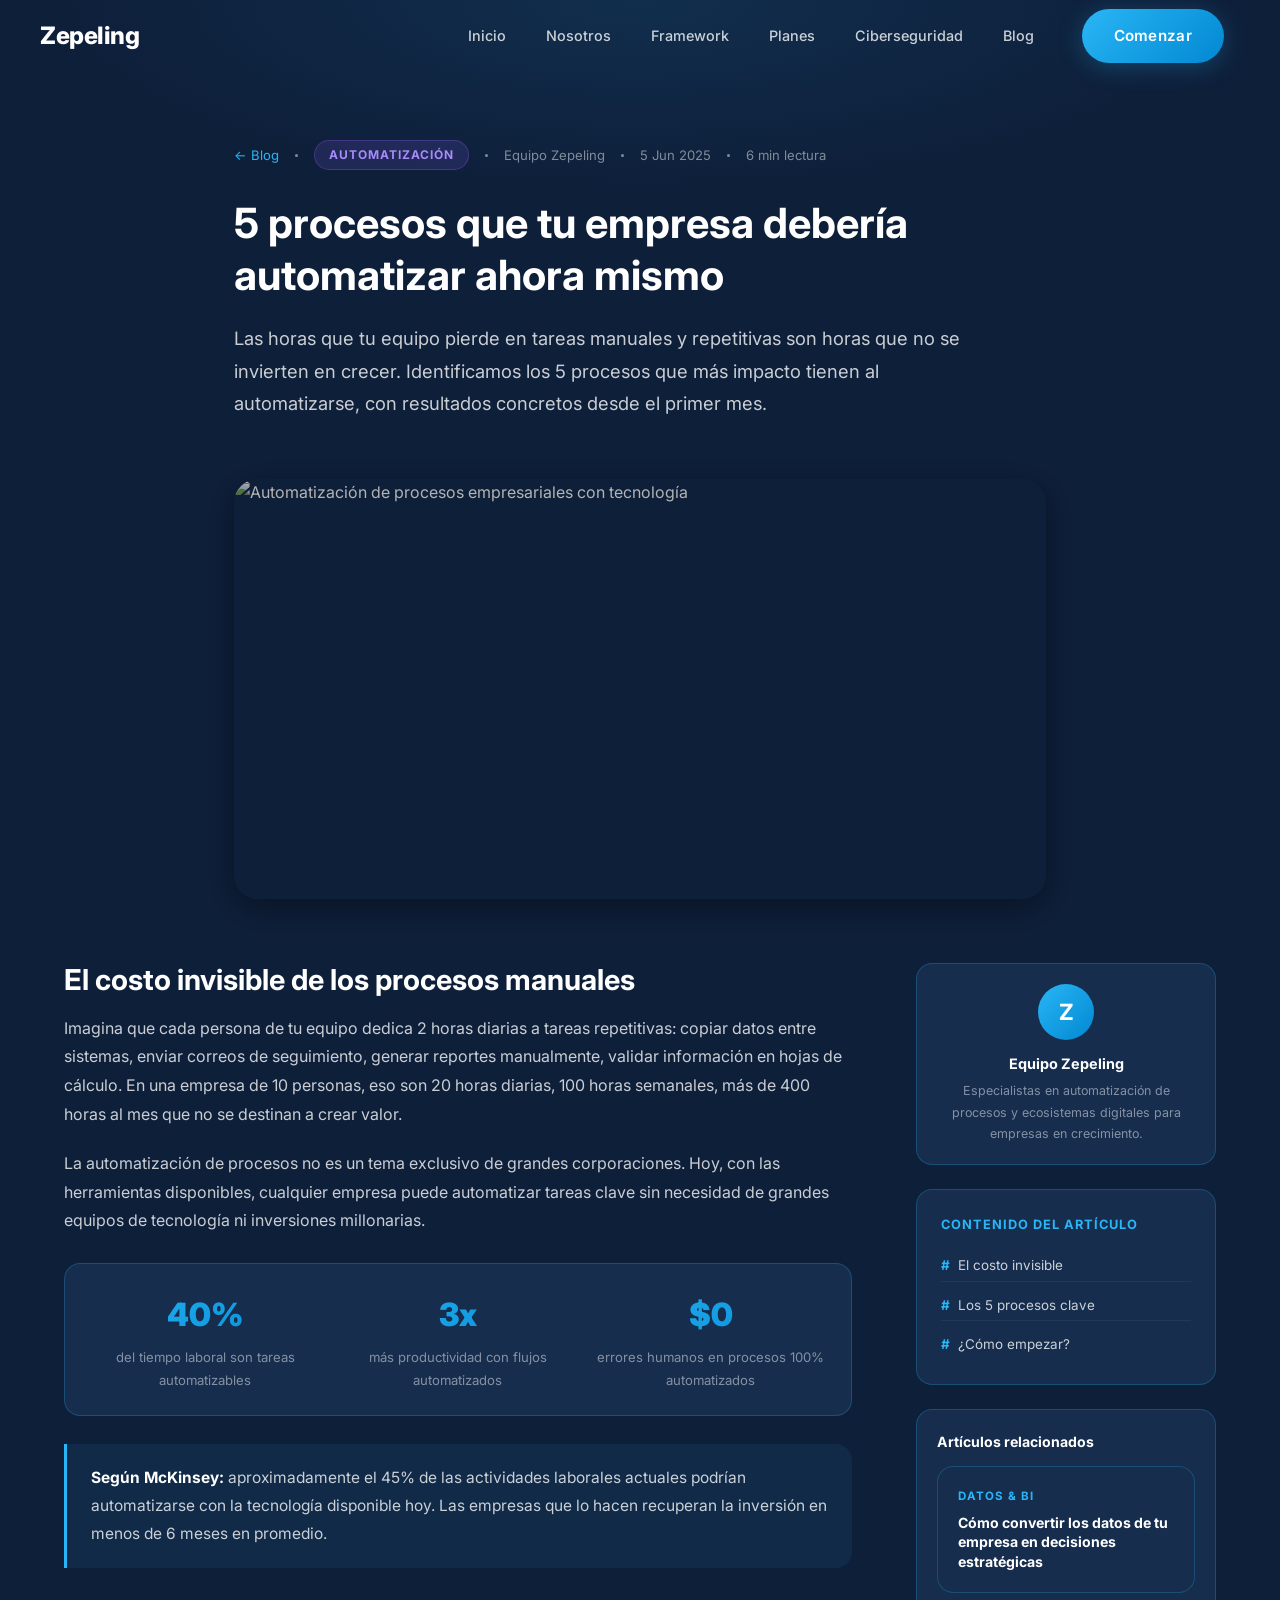
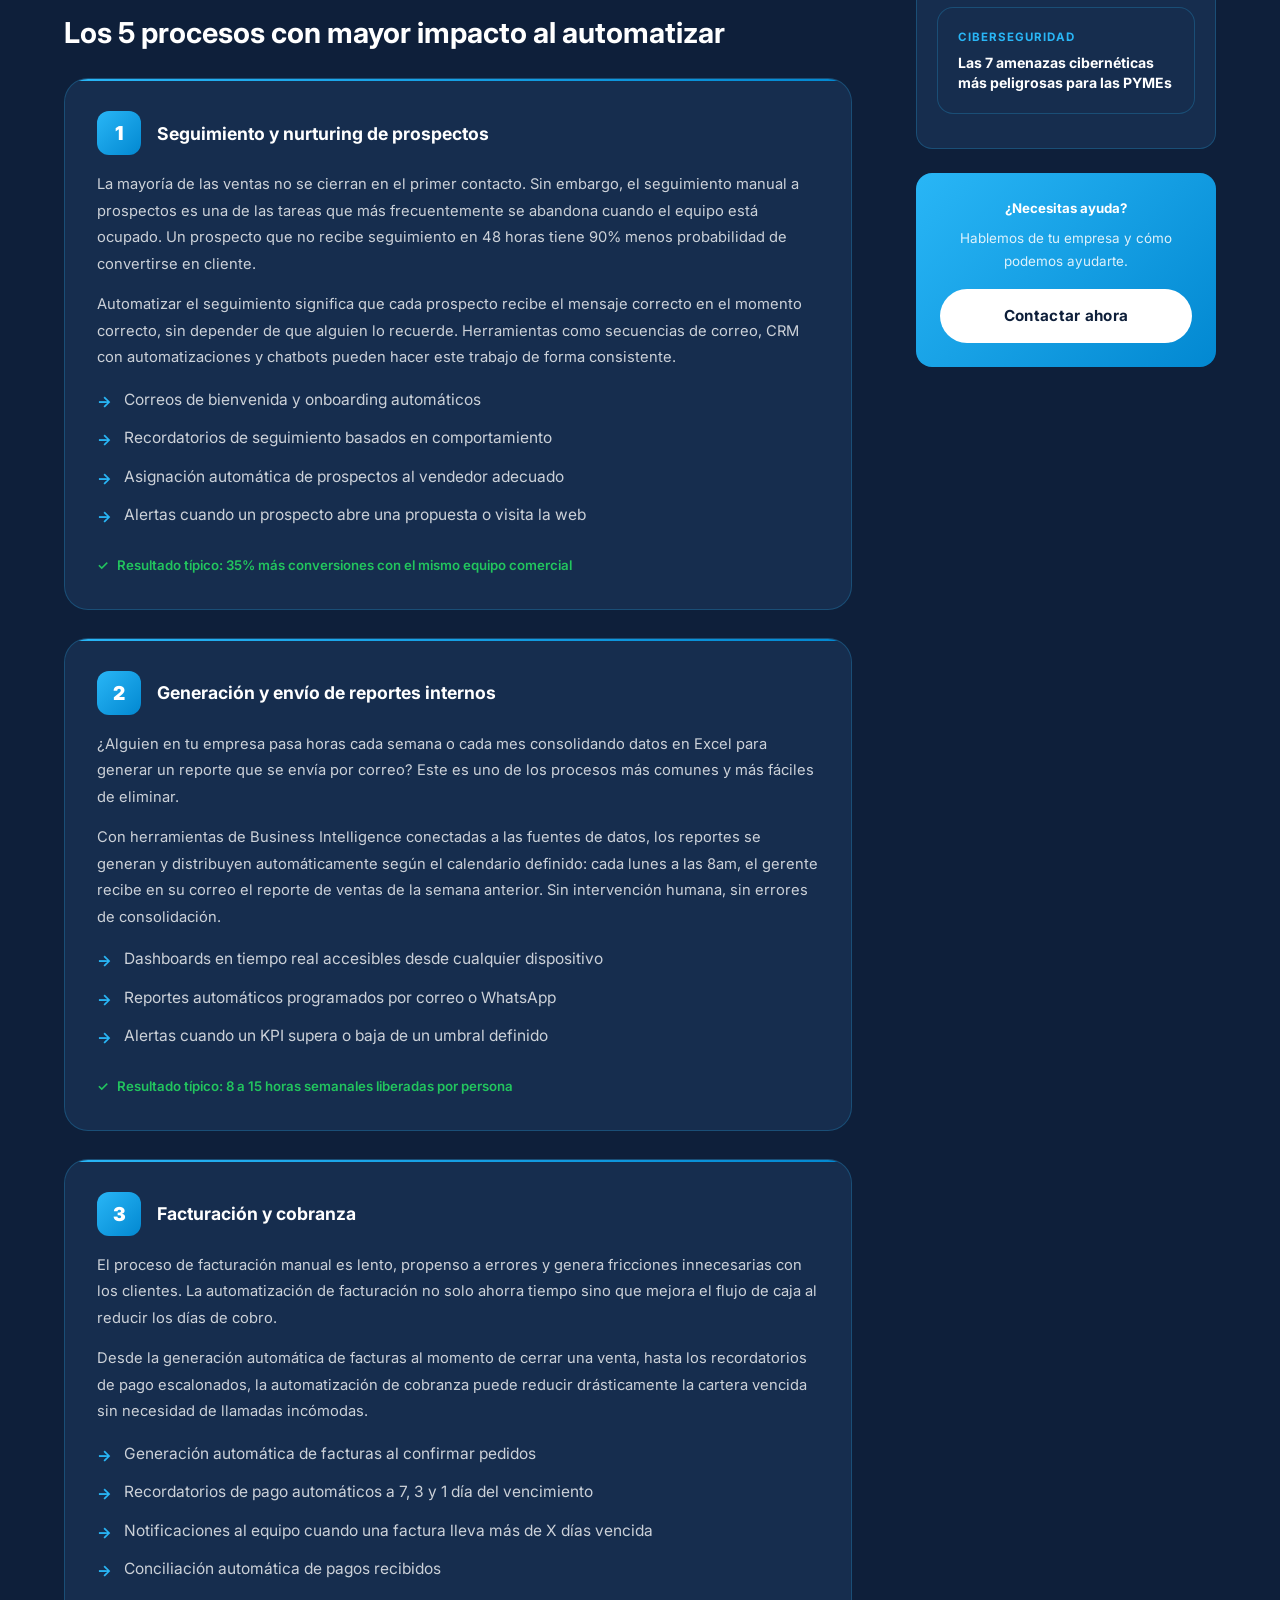
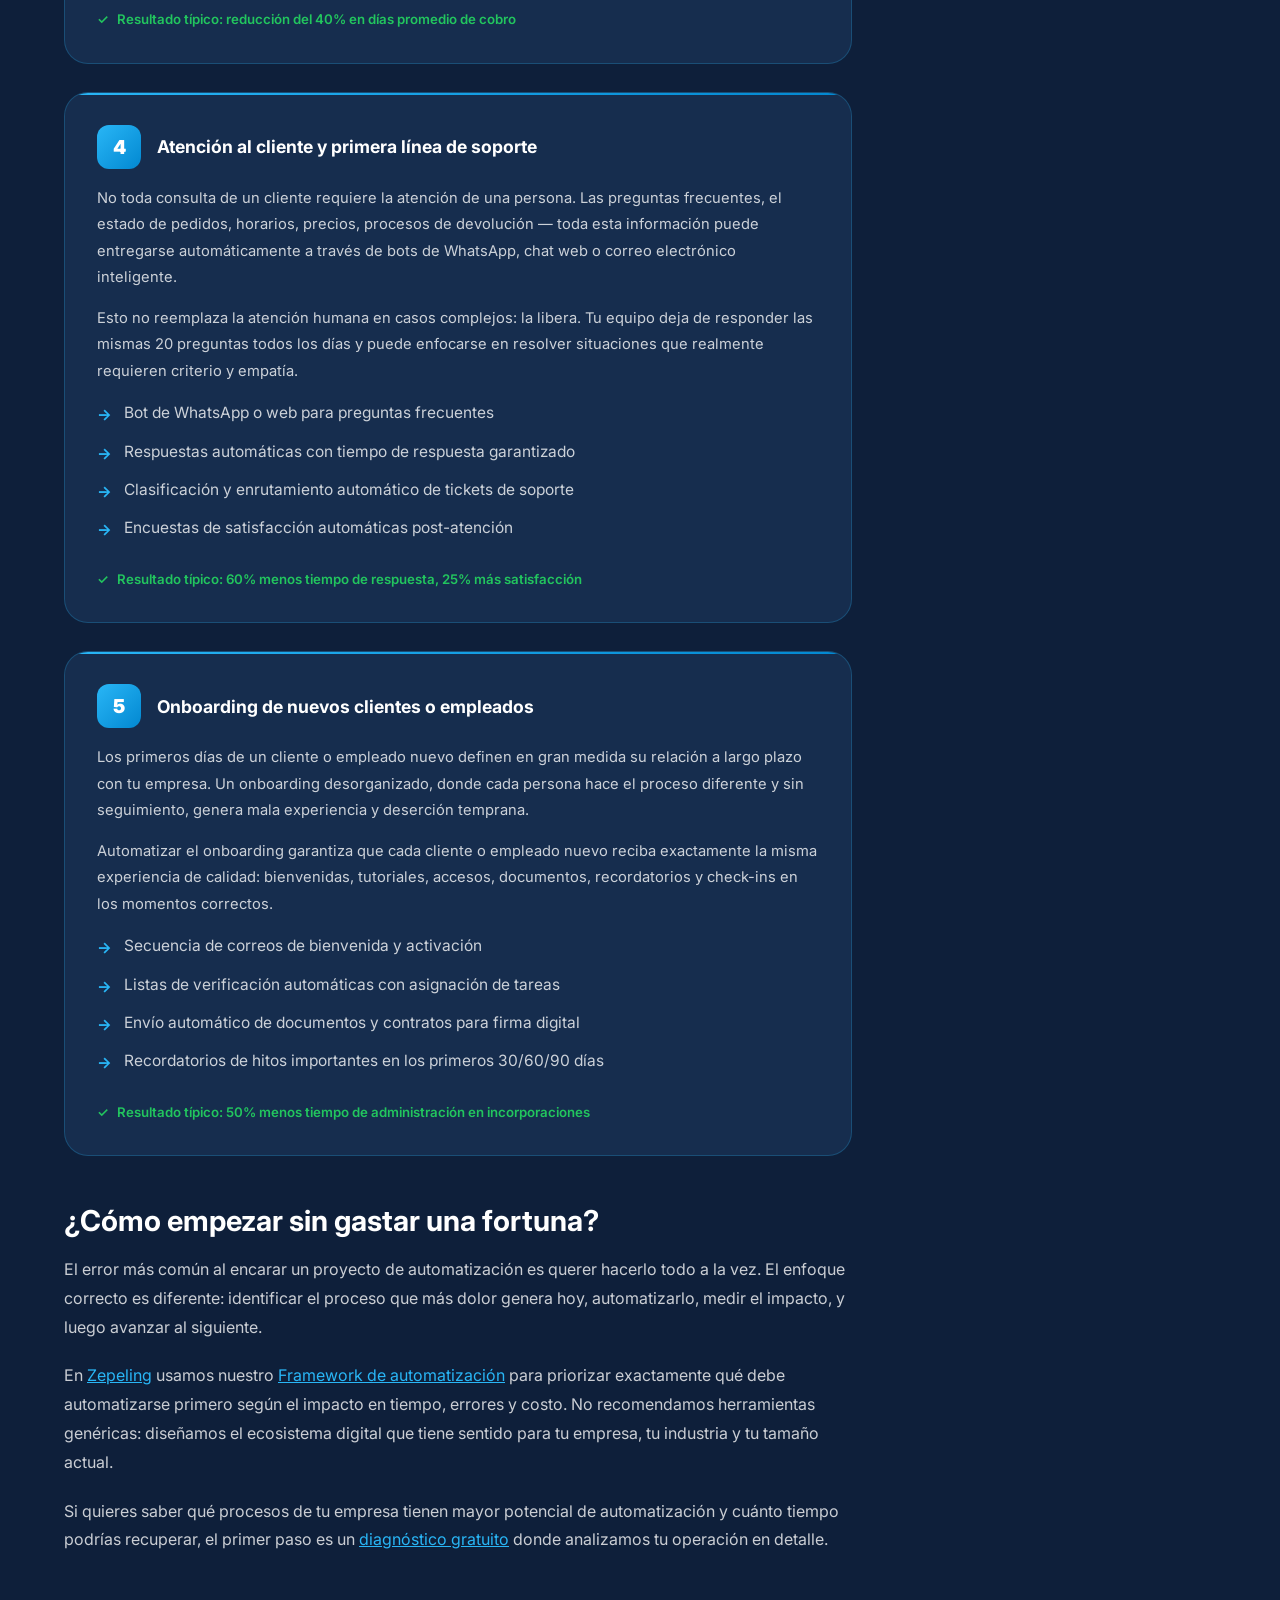
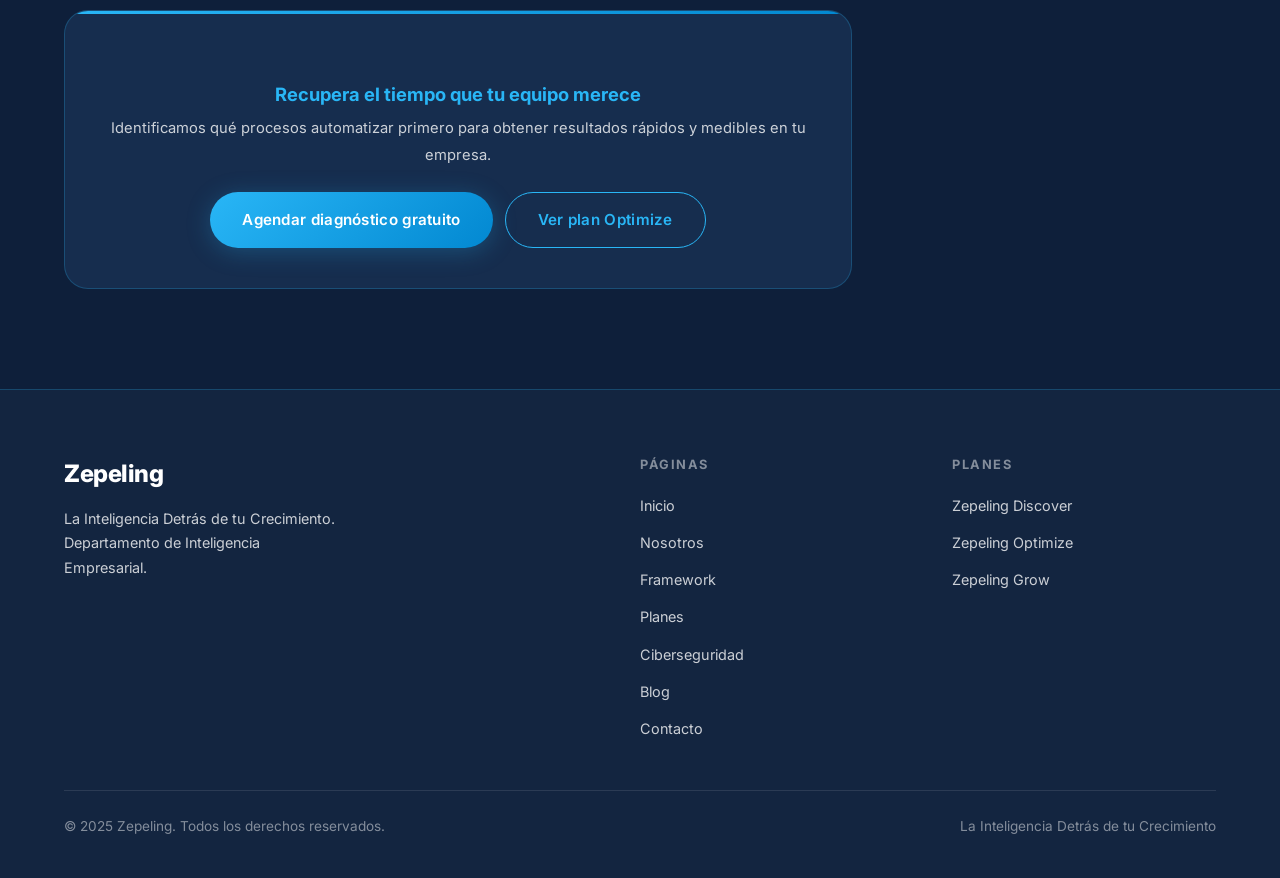
==== articulo-automatizacion-procesos.html @ 601d83eb "Reestructurar sitio con pestañas en todas las páginas y contenido único por página - Todas las págin" ====
<!DOCTYPE html>
<html lang="es">
<head>
  <meta charset="UTF-8" />
  <meta name="viewport" content="width=device-width, initial-scale=1.0" />
  <title>5 procesos que tu empresa debería automatizar ahora mismo — Zepeling</title>
  <meta name="description" content="Descubre qué tareas repetitivas están frenando el crecimiento de tu empresa y cómo automatizarlas sin grandes inversiones. Casos reales y resultados medibles." />
  <meta name="keywords" content="automatización de procesos, automatización empresarial, RPA, flujos de trabajo, eficiencia operacional, automatizar tareas, productividad empresarial" />
  <meta property="og:title" content="5 procesos que tu empresa debería automatizar ahora mismo" />
  <meta property="og:description" content="Descubre qué tareas repetitivas están frenando el crecimiento de tu empresa y cómo automatizarlas sin grandes inversiones." />
  <meta property="og:type" content="article" />
  <link rel="canonical" href="https://zepeling.com/articulo-automatizacion-procesos.html" />
  <link rel="stylesheet" href="css/styles.css" />
  <style>
    .article-hero {
      padding: 140px 0 60px;
      position: relative;
      overflow: hidden;
    }
    .article-hero::before {
      content: '';
      position: absolute;
      inset: 0;
      background: radial-gradient(ellipse 70% 60% at 50% 0%, rgba(41,182,246,0.1) 0%, transparent 65%);
    }
    .article-hero .container { position: relative; z-index: 1; max-width: 860px; }
    .article-meta {
      display: flex;
      align-items: center;
      gap: 16px;
      flex-wrap: wrap;
      margin-bottom: 28px;
      font-size: 0.82rem;
      color: var(--white-40);
    }
    .article-meta-divider { width: 3px; height: 3px; border-radius: 50%; background: var(--white-40); }
    .article-cat {
      display: inline-block;
      padding: 4px 14px;
      border-radius: 50px;
      font-size: 0.75rem;
      font-weight: 700;
      letter-spacing: 1px;
      text-transform: uppercase;
      background: rgba(139,92,246,0.15);
      color: #a78bfa;
      border: 1px solid rgba(139,92,246,0.3);
    }
    .article-hero h1 { font-size: clamp(1.8rem, 3.5vw, 2.6rem); line-height: 1.25; margin-bottom: 20px; }
    .article-hero .lead { font-size: 1.15rem; color: var(--white-70); line-height: 1.75; max-width: 740px; }
    .article-cover {
      width: 100%;
      height: 420px;
      object-fit: cover;
      border-radius: var(--radius-lg);
      display: block;
      filter: brightness(0.7) saturate(0.8);
      margin-bottom: 64px;
      box-shadow: var(--shadow);
    }
    .article-layout {
      display: grid;
      grid-template-columns: 1fr 300px;
      gap: 64px;
      align-items: start;
      max-width: 1200px;
      margin: 0 auto;
      padding: 0 24px 100px;
    }
    .article-body h2 { font-size: clamp(1.3rem, 2.5vw, 1.8rem); margin: 48px 0 16px; color: var(--white); }
    .article-body h2:first-child { margin-top: 0; }
    .article-body h3 { font-size: 1.15rem; margin: 32px 0 12px; color: var(--blue); }
    .article-body p { font-size: 1rem; color: var(--white-70); margin-bottom: 20px; line-height: 1.8; }
    .article-body ul { margin: 16px 0 24px 0; padding-left: 0; list-style: none; display: flex; flex-direction: column; gap: 10px; }
    .article-body ul li { display: flex; align-items: flex-start; gap: 12px; font-size: 0.97rem; color: var(--white-70); line-height: 1.7; }
    .article-body ul li::before { content: '→'; color: var(--blue); font-weight: 700; flex-shrink: 0; margin-top: 2px; }
    .callout { background: rgba(41,182,246,0.07); border-left: 3px solid var(--blue); border-radius: 0 var(--radius) var(--radius) 0; padding: 20px 24px; margin: 28px 0; }
    .callout p { margin: 0; font-size: 0.97rem; color: var(--white-70); }
    .callout strong { color: var(--white); }

    .process-card {
      background: var(--navy-card);
      border: 1px solid var(--border);
      border-radius: var(--radius-lg);
      padding: 32px;
      margin: 28px 0;
      position: relative;
      overflow: hidden;
      transition: all 0.3s;
    }
    .process-card::before { content: ''; position: absolute; top:0;left:0;right:0;height:2px;background:var(--gradient); }
    .process-card-header { display: flex; align-items: center; gap: 16px; margin-bottom: 16px; }
    .process-num-badge { width: 44px; height: 44px; min-width: 44px; border-radius: 12px; background: var(--gradient); display: flex; align-items: center; justify-content: center; font-size: 1.2rem; font-weight: 900; color: var(--white); }
    .process-card h3 { margin: 0; font-size: 1.1rem; color: var(--white); }
    .process-card p { font-size: 0.92rem; color: var(--white-70); margin-bottom: 14px; }
    .process-result { display: flex; align-items: center; gap: 8px; font-size: 0.83rem; color: #22c55e; font-weight: 600; }
    .process-result::before { content: '✓'; }

    .data-card { background: var(--navy-card); border: 1px solid var(--border); border-radius: var(--radius); padding: 24px; margin: 28px 0; display: grid; grid-template-columns: repeat(3, 1fr); gap: 20px; text-align: center; }
    .data-num { font-size: 2rem; font-weight: 900; background: var(--gradient); -webkit-background-clip: text; -webkit-text-fill-color: transparent; background-clip: text; }
    .data-desc { font-size: 0.82rem; color: var(--white-40); margin-top: 4px; }

    .article-cta { background: var(--navy-card); border: 1px solid var(--border); border-radius: var(--radius-lg); padding: 40px; text-align: center; margin-top: 56px; position: relative; overflow: hidden; }
    .article-cta::before { content: ''; position: absolute; top:0;left:0;right:0;height:3px;background:var(--gradient); }
    .article-cta h3 { margin-bottom: 10px; }
    .article-cta p { font-size: 0.92rem; margin-bottom: 24px; }

    .article-sidebar { position: sticky; top: 100px; }
    .sidebar-toc { background: var(--navy-card); border: 1px solid var(--border); border-radius: var(--radius); padding: 24px; margin-bottom: 24px; }
    .sidebar-toc h5 { font-size: 0.8rem; text-transform: uppercase; letter-spacing: 1px; color: var(--blue); margin-bottom: 14px; }
    .toc-list { list-style: none; display: flex; flex-direction: column; gap: 8px; }
    .toc-list li a { font-size: 0.84rem; color: var(--white-70); text-decoration: none; display: flex; gap: 8px; align-items: flex-start; padding: 6px 0; border-bottom: 1px solid rgba(255,255,255,0.05); transition: color 0.2s; line-height: 1.4; }
    .toc-list li a::before { content: '#'; color: var(--blue); flex-shrink: 0; font-weight: 700; }
    .toc-list li a:hover { color: var(--white); }
    .toc-list li:last-child a { border-bottom: none; }
    .related-card { background: var(--navy-card); border: 1px solid var(--border); border-radius: var(--radius); padding: 20px; text-decoration: none; display: block; color: inherit; margin-bottom: 14px; transition: all 0.2s; }
    .related-card:hover { border-color: rgba(41,182,246,0.4); transform: translateY(-2px); }
    .related-card .tag-sm { font-size: 0.72rem; font-weight: 700; color: var(--blue); text-transform: uppercase; letter-spacing: 1px; margin-bottom: 6px; display: block; }
    .related-card h6 { font-size: 0.88rem; line-height: 1.4; color: var(--white); }
    .author-card { background: var(--navy-card); border: 1px solid var(--border); border-radius: var(--radius); padding: 20px; margin-bottom: 24px; text-align: center; }
    .author-avatar { width: 56px; height: 56px; border-radius: 50%; background: var(--gradient); display: flex; align-items: center; justify-content: center; font-size: 1.4rem; font-weight: 700; color: var(--white); margin: 0 auto 12px; }
    .author-card h5 { font-size: 0.9rem; margin-bottom: 4px; }
    .author-card p { font-size: 0.78rem; color: var(--white-40); margin: 0; }

    @media (max-width: 900px) {
      .article-layout { grid-template-columns: 1fr; }
      .article-sidebar { position: static; }
      .data-card { grid-template-columns: 1fr; }
      .article-cover { height: 240px; }
    }
  </style>
</head>
<body>

<nav class="navbar">
  <div class="nav-inner">
    <a href="index.html" class="nav-logo"><span class="nav-logo-text">Zepeling</span></a>
    <button class="hamburger" aria-label="Menú"><span></span><span></span><span></span></button>
    <ul class="nav-links">
      <li><a href="index.html">Inicio</a></li>
      <li><a href="nosotros.html">Nosotros</a></li>
      <li><a href="framework.html">Framework</a></li>
      <li><a href="planes.html">Planes</a></li>
      <li><a href="ciberseguridad.html">Ciberseguridad</a></li>
      <li><a href="blog.html">Blog</a></li>
      <li><a href="contacto.html" class="nav-cta"><span class="btn btn-primary">Comenzar</span></a></li>
    </ul>
  </div>
</nav>

<section class="article-hero">
  <div class="container">
    <div class="article-meta">
      <a href="blog.html" style="color:var(--blue);text-decoration:none;">← Blog</a>
      <span class="article-meta-divider"></span>
      <span class="article-cat">Automatización</span>
      <span class="article-meta-divider"></span>
      <span>Equipo Zepeling</span>
      <span class="article-meta-divider"></span>
      <span>5 Jun 2025</span>
      <span class="article-meta-divider"></span>
      <span>6 min lectura</span>
    </div>
    <h1>5 procesos que tu empresa debería automatizar ahora mismo</h1>
    <p class="lead">Las horas que tu equipo pierde en tareas manuales y repetitivas son horas que no se invierten en crecer. Identificamos los 5 procesos que más impacto tienen al automatizarse, con resultados concretos desde el primer mes.</p>
  </div>
</section>

<div style="max-width:860px;margin:0 auto;padding:0 24px;">
  <img src="https://images.unsplash.com/photo-1518770660439-4636190af475?w=1200&q=85&fit=crop" alt="Automatización de procesos empresariales con tecnología" class="article-cover" />
</div>

<div class="article-layout">
  <article class="article-body">

    <h2 id="costo">El costo invisible de los procesos manuales</h2>
    <p>Imagina que cada persona de tu equipo dedica 2 horas diarias a tareas repetitivas: copiar datos entre sistemas, enviar correos de seguimiento, generar reportes manualmente, validar información en hojas de cálculo. En una empresa de 10 personas, eso son 20 horas diarias, 100 horas semanales, más de 400 horas al mes que no se destinan a crear valor.</p>
    <p>La automatización de procesos no es un tema exclusivo de grandes corporaciones. Hoy, con las herramientas disponibles, cualquier empresa puede automatizar tareas clave sin necesidad de grandes equipos de tecnología ni inversiones millonarias.</p>

    <div class="data-card">
      <div><div class="data-num">40%</div><div class="data-desc">del tiempo laboral son tareas automatizables</div></div>
      <div><div class="data-num">3x</div><div class="data-desc">más productividad con flujos automatizados</div></div>
      <div><div class="data-num">$0</div><div class="data-desc">errores humanos en procesos 100% automatizados</div></div>
    </div>

    <div class="callout">
      <p><strong>Según McKinsey:</strong> aproximadamente el 45% de las actividades laborales actuales podrían automatizarse con la tecnología disponible hoy. Las empresas que lo hacen recuperan la inversión en menos de 6 meses en promedio.</p>
    </div>

    <h2 id="procesos">Los 5 procesos con mayor impacto al automatizar</h2>

    <div class="process-card">
      <div class="process-card-header">
        <div class="process-num-badge">1</div>
        <h3>Seguimiento y nurturing de prospectos</h3>
      </div>
      <p>La mayoría de las ventas no se cierran en el primer contacto. Sin embargo, el seguimiento manual a prospectos es una de las tareas que más frecuentemente se abandona cuando el equipo está ocupado. Un prospecto que no recibe seguimiento en 48 horas tiene 90% menos probabilidad de convertirse en cliente.</p>
      <p>Automatizar el seguimiento significa que cada prospecto recibe el mensaje correcto en el momento correcto, sin depender de que alguien lo recuerde. Herramientas como secuencias de correo, CRM con automatizaciones y chatbots pueden hacer este trabajo de forma consistente.</p>
      <ul>
        <li>Correos de bienvenida y onboarding automáticos</li>
        <li>Recordatorios de seguimiento basados en comportamiento</li>
        <li>Asignación automática de prospectos al vendedor adecuado</li>
        <li>Alertas cuando un prospecto abre una propuesta o visita la web</li>
      </ul>
      <div class="process-result">Resultado típico: 35% más conversiones con el mismo equipo comercial</div>
    </div>

    <div class="process-card">
      <div class="process-card-header">
        <div class="process-num-badge">2</div>
        <h3>Generación y envío de reportes internos</h3>
      </div>
      <p>¿Alguien en tu empresa pasa horas cada semana o cada mes consolidando datos en Excel para generar un reporte que se envía por correo? Este es uno de los procesos más comunes y más fáciles de eliminar.</p>
      <p>Con herramientas de Business Intelligence conectadas a las fuentes de datos, los reportes se generan y distribuyen automáticamente según el calendario definido: cada lunes a las 8am, el gerente recibe en su correo el reporte de ventas de la semana anterior. Sin intervención humana, sin errores de consolidación.</p>
      <ul>
        <li>Dashboards en tiempo real accesibles desde cualquier dispositivo</li>
        <li>Reportes automáticos programados por correo o WhatsApp</li>
        <li>Alertas cuando un KPI supera o baja de un umbral definido</li>
      </ul>
      <div class="process-result">Resultado típico: 8 a 15 horas semanales liberadas por persona</div>
    </div>

    <div class="process-card">
      <div class="process-card-header">
        <div class="process-num-badge">3</div>
        <h3>Facturación y cobranza</h3>
      </div>
      <p>El proceso de facturación manual es lento, propenso a errores y genera fricciones innecesarias con los clientes. La automatización de facturación no solo ahorra tiempo sino que mejora el flujo de caja al reducir los días de cobro.</p>
      <p>Desde la generación automática de facturas al momento de cerrar una venta, hasta los recordatorios de pago escalonados, la automatización de cobranza puede reducir drásticamente la cartera vencida sin necesidad de llamadas incómodas.</p>
      <ul>
        <li>Generación automática de facturas al confirmar pedidos</li>
        <li>Recordatorios de pago automáticos a 7, 3 y 1 día del vencimiento</li>
        <li>Notificaciones al equipo cuando una factura lleva más de X días vencida</li>
        <li>Conciliación automática de pagos recibidos</li>
      </ul>
      <div class="process-result">Resultado típico: reducción del 40% en días promedio de cobro</div>
    </div>

    <div class="process-card">
      <div class="process-card-header">
        <div class="process-num-badge">4</div>
        <h3>Atención al cliente y primera línea de soporte</h3>
      </div>
      <p>No toda consulta de un cliente requiere la atención de una persona. Las preguntas frecuentes, el estado de pedidos, horarios, precios, procesos de devolución — toda esta información puede entregarse automáticamente a través de bots de WhatsApp, chat web o correo electrónico inteligente.</p>
      <p>Esto no reemplaza la atención humana en casos complejos: la libera. Tu equipo deja de responder las mismas 20 preguntas todos los días y puede enfocarse en resolver situaciones que realmente requieren criterio y empatía.</p>
      <ul>
        <li>Bot de WhatsApp o web para preguntas frecuentes</li>
        <li>Respuestas automáticas con tiempo de respuesta garantizado</li>
        <li>Clasificación y enrutamiento automático de tickets de soporte</li>
        <li>Encuestas de satisfacción automáticas post-atención</li>
      </ul>
      <div class="process-result">Resultado típico: 60% menos tiempo de respuesta, 25% más satisfacción</div>
    </div>

    <div class="process-card">
      <div class="process-card-header">
        <div class="process-num-badge">5</div>
        <h3>Onboarding de nuevos clientes o empleados</h3>
      </div>
      <p>Los primeros días de un cliente o empleado nuevo definen en gran medida su relación a largo plazo con tu empresa. Un onboarding desorganizado, donde cada persona hace el proceso diferente y sin seguimiento, genera mala experiencia y deserción temprana.</p>
      <p>Automatizar el onboarding garantiza que cada cliente o empleado nuevo reciba exactamente la misma experiencia de calidad: bienvenidas, tutoriales, accesos, documentos, recordatorios y check-ins en los momentos correctos.</p>
      <ul>
        <li>Secuencia de correos de bienvenida y activación</li>
        <li>Listas de verificación automáticas con asignación de tareas</li>
        <li>Envío automático de documentos y contratos para firma digital</li>
        <li>Recordatorios de hitos importantes en los primeros 30/60/90 días</li>
      </ul>
      <div class="process-result">Resultado típico: 50% menos tiempo de administración en incorporaciones</div>
    </div>

    <h2 id="como-empezar">¿Cómo empezar sin gastar una fortuna?</h2>
    <p>El error más común al encarar un proyecto de automatización es querer hacerlo todo a la vez. El enfoque correcto es diferente: identificar el proceso que más dolor genera hoy, automatizarlo, medir el impacto, y luego avanzar al siguiente.</p>
    <p>En <a href="index.html" style="color:var(--blue);">Zepeling</a> usamos nuestro <a href="framework.html" style="color:var(--blue);">Framework de automatización</a> para priorizar exactamente qué debe automatizarse primero según el impacto en tiempo, errores y costo. No recomendamos herramientas genéricas: diseñamos el ecosistema digital que tiene sentido para tu empresa, tu industria y tu tamaño actual.</p>
    <p>Si quieres saber qué procesos de tu empresa tienen mayor potencial de automatización y cuánto tiempo podrías recuperar, el primer paso es un <a href="contacto.html" style="color:var(--blue);">diagnóstico gratuito</a> donde analizamos tu operación en detalle.</p>

    <div class="article-cta">
      <h3>Recupera el tiempo que tu equipo merece</h3>
      <p>Identificamos qué procesos automatizar primero para obtener resultados rápidos y medibles en tu empresa.</p>
      <div style="display:flex;gap:12px;justify-content:center;flex-wrap:wrap;">
        <a href="contacto.html" class="btn btn-primary">Agendar diagnóstico gratuito</a>
        <a href="optimize.html" class="btn btn-outline">Ver plan Optimize</a>
      </div>
    </div>

  </article>

  <aside class="article-sidebar">
    <div class="author-card">
      <div class="author-avatar">Z</div>
      <h5>Equipo Zepeling</h5>
      <p>Especialistas en automatización de procesos y ecosistemas digitales para empresas en crecimiento.</p>
    </div>
    <div class="sidebar-toc">
      <h5>Contenido del artículo</h5>
      <ul class="toc-list">
        <li><a href="#costo">El costo invisible</a></li>
        <li><a href="#procesos">Los 5 procesos clave</a></li>
        <li><a href="#como-empezar">¿Cómo empezar?</a></li>
      </ul>
    </div>
    <div style="background:var(--navy-card);border:1px solid var(--border);border-radius:var(--radius);padding:20px;margin-bottom:24px;">
      <h5 style="font-size:0.88rem;margin-bottom:12px;">Artículos relacionados</h5>
      <a href="articulo-datos-decisiones-estrategicas.html" class="related-card">
        <span class="tag-sm">Datos &amp; BI</span>
        <h6>Cómo convertir los datos de tu empresa en decisiones estratégicas</h6>
      </a>
      <a href="articulo-ciberseguridad-pymes.html" class="related-card">
        <span class="tag-sm">Ciberseguridad</span>
        <h6>Las 7 amenazas cibernéticas más peligrosas para las PYMEs</h6>
      </a>
    </div>
    <div style="background:var(--gradient);border-radius:var(--radius);padding:24px;text-align:center;">
      <h5 style="color:var(--white);margin-bottom:8px;">¿Necesitas ayuda?</h5>
      <p style="font-size:0.84rem;color:rgba(255,255,255,0.85);margin-bottom:16px;">Hablemos de tu empresa y cómo podemos ayudarte.</p>
      <a href="contacto.html" class="btn" style="background:var(--white);color:var(--navy);font-weight:700;width:100%;justify-content:center;">Contactar ahora</a>
    </div>
  </aside>
</div>

<footer>
  <div class="container">
    <div class="footer-grid">
      <div class="footer-brand">
        <span class="nav-logo-text">Zepeling</span>
        <p>La Inteligencia Detrás de tu Crecimiento.<br>Departamento de Inteligencia Empresarial.</p>
      </div>
      <div class="footer-col">
        <h5>Páginas</h5>
        <ul>
          <li><a href="index.html">Inicio</a></li>
          <li><a href="nosotros.html">Nosotros</a></li>
          <li><a href="framework.html">Framework</a></li>
          <li><a href="planes.html">Planes</a></li>
          <li><a href="ciberseguridad.html">Ciberseguridad</a></li>
          <li><a href="blog.html">Blog</a></li>
          <li><a href="contacto.html">Contacto</a></li>
        </ul>
      </div>
      <div class="footer-col">
        <h5>Planes</h5>
        <ul>
          <li><a href="discover.html">Zepeling Discover</a></li>
          <li><a href="optimize.html">Zepeling Optimize</a></li>
          <li><a href="grow.html">Zepeling Grow</a></li>
        </ul>
      </div>
    </div>
    <div class="footer-bottom">
      <span>© 2025 Zepeling. Todos los derechos reservados.</span>
      <span>La Inteligencia Detrás de tu Crecimiento</span>
    </div>
  </div>
</footer>

<script src="https://unpkg.com/lucide@latest/dist/umd/lucide.min.js"></script>
<script src="js/main.js"></script>
<script>lucide.createIcons();</script>
<script src="js/effects.js"></script>
</body>
</html>
---- css/styles.css ----
﻿/* ===== Zepeling — Global Styles ===== */
@import url('https://fonts.googleapis.com/css2?family=Inter:wght@300;400;500;600;700;800;900&display=swap');

:root {
  --navy:       #0e1f3a;
  --navy-light: #132540;
  --navy-card:  #162d4e;
  --navy-hover: #1a3560;
  --blue:       #29b6f6;
  --blue-dark:  #0288d1;
  --blue-glow:  rgba(41, 182, 246, 0.18);
  --white:      #ffffff;
  --white-70:   rgba(255,255,255,0.78);
  --white-40:   rgba(255,255,255,0.48);
  --white-10:   rgba(255,255,255,0.10);
  --border:     rgba(41,182,246,0.24);
  --gradient:   linear-gradient(135deg, #29b6f6 0%, #0288d1 100%);
  --gradient-r: linear-gradient(135deg, #0288d1 0%, #29b6f6 100%);
  --font:       'Inter', sans-serif;
  --radius:     16px;
  --radius-lg:  24px;
  --shadow:     0 8px 32px rgba(0,0,0,0.4);
  --shadow-blue:0 4px 24px rgba(41,182,246,0.25);
}

*, *::before, *::after { box-sizing: border-box; margin: 0; padding: 0; }

html { scroll-behavior: smooth; font-size: 16px; }

body {
  font-family: var(--font);
  background-color: var(--navy);
  color: var(--white);
  line-height: 1.7;
  -webkit-font-smoothing: antialiased;
}

/* ── Scrollbar ── */
::-webkit-scrollbar { width: 6px; }
::-webkit-scrollbar-track { background: var(--navy); }
::-webkit-scrollbar-thumb { background: var(--blue-dark); border-radius: 3px; }

/* ── Typography ── */
h1, h2, h3, h4 { line-height: 1.2; font-weight: 700; }
h1 { font-size: clamp(2.2rem, 5vw, 4rem); }
h2 { font-size: clamp(1.8rem, 3.5vw, 2.8rem); }
h3 { font-size: clamp(1.3rem, 2.5vw, 1.8rem); }
h4 { font-size: 1.1rem; }
p  { color: var(--white-70); font-size: 1.05rem; }

.text-blue  { color: var(--blue); }
.text-white { color: var(--white); }
.text-muted { color: var(--white-40); }
.text-center { text-align: center; }

/* ── Layout ── */
.container {
  max-width: 1200px;
  margin: 0 auto;
  padding: 0 24px;
}

section { padding: 100px 0; }

/* ── Buttons ── */
.btn {
  display: inline-flex;
  align-items: center;
  gap: 8px;
  padding: 14px 32px;
  border-radius: 50px;
  font-family: var(--font);
  font-size: 0.95rem;
  font-weight: 600;
  cursor: pointer;
  text-decoration: none;
  transition: all 0.3s ease;
  border: none;
  letter-spacing: 0.3px;
}

.btn-primary {
  background: var(--gradient);
  color: var(--white);
  box-shadow: var(--shadow-blue);
}
.btn-primary:hover {
  transform: translateY(-2px);
  box-shadow: 0 8px 32px rgba(41,182,246,0.4);
}

.btn-outline {
  background: transparent;
  color: var(--blue);
  border: 1.5px solid var(--blue);
}
.btn-outline:hover {
  background: var(--blue-glow);
  transform: translateY(-2px);
}

.btn-ghost {
  background: var(--white-10);
  color: var(--white);
  backdrop-filter: blur(8px);
  border: 1px solid var(--border);
}
.btn-ghost:hover {
  background: rgba(255,255,255,0.14);
  transform: translateY(-2px);
}

/* ── Navbar ── */
.navbar {
  position: fixed;
  top: 0;
  left: 0;
  right: 0;
  z-index: 1000;
  padding: 0 24px;
  transition: all 0.3s ease;
}

.navbar.scrolled {
  background: rgba(11,22,40,0.95);
  backdrop-filter: blur(20px);
  border-bottom: 1px solid var(--border);
}

.nav-inner {
  max-width: 1200px;
  margin: 0 auto;
  display: flex;
  align-items: center;
  justify-content: space-between;
  height: 72px;
}

.nav-logo {
  display: flex;
  align-items: center;
  text-decoration: none;
  gap: 10px;
}

.nav-logo-text {
  font-size: 1.5rem;
  font-weight: 800;
  color: var(--white);
  letter-spacing: -0.5px;
}

.nav-logo-text span { color: var(--blue); }

.zepeling-logo {
  color: var(--white);
  animation: floatZepeling 6s ease-in-out infinite;
  transition: color 0.3s;
}
.nav-logo:hover .zepeling-logo {
  color: var(--blue);
  filter: drop-shadow(0 0 8px rgba(41,182,246,0.6));
}

.zepeling-logo-footer {
  color: var(--white-70);
  transition: color 0.3s, filter 0.3s;
}
.footer-brand:hover .zepeling-logo-footer {
  color: var(--blue);
  filter: drop-shadow(0 0 6px rgba(41,182,246,0.5));
}

.nav-links {
  display: flex;
  align-items: center;
  gap: 8px;
  list-style: none;
}

.nav-links a {
  color: var(--white-70);
  text-decoration: none;
  font-size: 0.9rem;
  font-weight: 500;
  padding: 8px 16px;
  border-radius: 8px;
  transition: all 0.2s;
}
.nav-links a:hover, .nav-links a.active {
  color: var(--white);
  background: var(--white-10);
}

.nav-cta { margin-left: 8px; }

.hamburger {
  display: none;
  flex-direction: column;
  gap: 5px;
  cursor: pointer;
  padding: 4px;
  background: none;
  border: none;
}
.hamburger span {
  display: block;
  width: 24px;
  height: 2px;
  background: var(--white);
  border-radius: 2px;
  transition: all 0.3s;
}

/* ── Mobile nav ── */
@media (max-width: 768px) {
  .hamburger { display: flex; }
  .nav-links {
    display: none;
    position: fixed;
    inset: 72px 0 0 0;
    background: var(--navy);
    flex-direction: column;
    align-items: stretch;
    padding: 32px 24px;
    gap: 4px;
    border-top: 1px solid var(--border);
  }
  .nav-links.open { display: flex; }
  .nav-links a { padding: 14px 16px; font-size: 1rem; }
  .nav-cta { margin-left: 0; margin-top: 16px; }
  .nav-cta .btn { width: 100%; justify-content: center; }
}

/* ── Badge ── */
.badge {
  display: inline-block;
  padding: 6px 16px;
  border-radius: 50px;
  font-size: 0.8rem;
  font-weight: 600;
  letter-spacing: 1px;
  text-transform: uppercase;
  background: var(--blue-glow);
  color: var(--blue);
  border: 1px solid var(--border);
  margin-bottom: 20px;
}

/* ── Section headers ── */
.section-label {
  font-size: 0.8rem;
  font-weight: 700;
  letter-spacing: 2px;
  text-transform: uppercase;
  color: var(--blue);
  margin-bottom: 12px;
  display: block;
}

.section-title { margin-bottom: 16px; }
.section-subtitle { color: var(--white-70); max-width: 600px; }

/* ── Divider ── */
.divider {
  width: 48px;
  height: 3px;
  background: var(--gradient);
  border-radius: 2px;
  margin: 20px 0 32px;
}
.divider.center { margin-left: auto; margin-right: auto; }

/* ── Cards ── */
.card {
  background: var(--navy-card);
  border: 1px solid var(--border);
  border-radius: var(--radius-lg);
  padding: 40px 32px;
  transition: all 0.3s ease;
}
.card:hover {
  border-color: rgba(41,182,246,0.4);
  transform: translateY(-4px);
  box-shadow: var(--shadow-blue);
}

.card-glass {
  background: var(--white-10);
  backdrop-filter: blur(16px);
  border: 1px solid var(--border);
  border-radius: var(--radius-lg);
  padding: 32px;
}

/* ── Grid ── */
.grid-2 { display: grid; grid-template-columns: repeat(2, 1fr); gap: 24px; }
.grid-3 { display: grid; grid-template-columns: repeat(3, 1fr); gap: 24px; }
.grid-4 { display: grid; grid-template-columns: repeat(4, 1fr); gap: 24px; }

@media (max-width: 1024px) {
  .grid-4 { grid-template-columns: repeat(2, 1fr); }
  .grid-3 { grid-template-columns: repeat(2, 1fr); }
}
@media (max-width: 640px) {
  .grid-4, .grid-3, .grid-2 { grid-template-columns: 1fr; }
  section { padding: 64px 0; }
}

/* ── Icon boxes ── */
.icon-box {
  width: 56px;
  height: 56px;
  border-radius: 14px;
  background: var(--blue-glow);
  border: 1px solid var(--border);
  display: flex;
  align-items: center;
  justify-content: center;
  margin-bottom: 20px;
  font-size: 1.5rem;
}

/* ── Feature list ── */
.feature-list { list-style: none; display: flex; flex-direction: column; gap: 12px; }
.feature-list li {
  display: flex;
  align-items: center;
  gap: 12px;
  color: var(--white-70);
  font-size: 0.95rem;
}
.feature-list li::before {
  content: '';
  width: 20px;
  height: 20px;
  min-width: 20px;
  border-radius: 50%;
  background: var(--gradient);
  display: flex;
  align-items: center;
  justify-content: center;
  background-image: url("data:image/svg+xml,%3Csvg xmlns='http://www.w3.org/2000/svg' width='12' height='12' viewBox='0 0 24 24' fill='none' stroke='white' stroke-width='3' stroke-linecap='round' stroke-linejoin='round'%3E%3Cpolyline points='20 6 9 17 4 12'%3E%3C/polyline%3E%3C/svg%3E");
  background-repeat: no-repeat;
  background-position: center;
  background-color: var(--blue-dark);
}

/* ── Steps / Process ── */
.steps { display: flex; gap: 0; position: relative; }
.steps::before {
  content: '';
  position: absolute;
  top: 28px;
  left: 10%;
  right: 10%;
  height: 1px;
  background: var(--border);
  z-index: 0;
}
.step { flex: 1; text-align: center; padding: 0 16px; position: relative; z-index: 1; }
.step-number {
  width: 56px;
  height: 56px;
  border-radius: 50%;
  background: var(--gradient);
  display: flex;
  align-items: center;
  justify-content: center;
  margin: 0 auto 20px;
  font-weight: 800;
  font-size: 1.1rem;
  box-shadow: var(--shadow-blue);
}
.step-title { font-size: 1rem; font-weight: 700; margin-bottom: 8px; }
.step-desc { font-size: 0.875rem; color: var(--white-70); }

@media (max-width: 640px) {
  .steps { flex-direction: column; gap: 32px; }
  .steps::before { display: none; }
}

/* ── Glow ring decoration ── */
.glow-ring {
  position: absolute;
  border-radius: 50%;
  border: 1px solid var(--border);
  pointer-events: none;
}

/* ── Page hero ── */
.page-hero {
  padding: 160px 0 80px;
  text-align: center;
  position: relative;
  overflow: hidden;
}
.page-hero::before {
  content: '';
  position: absolute;
  inset: 0;
  background: radial-gradient(ellipse 80% 60% at 50% 0%, rgba(41,182,246,0.12) 0%, transparent 70%);
}
.page-hero .container { position: relative; z-index: 1; }

/* ── Quote block ── */
.quote-block {
  border-left: 3px solid var(--blue);
  padding: 20px 28px;
  background: var(--white-10);
  border-radius: 0 var(--radius) var(--radius) 0;
  font-size: 1.1rem;
  font-style: italic;
  color: var(--white-70);
}

/* ── Tag pill ── */
.tag {
  display: inline-flex;
  align-items: center;
  padding: 4px 12px;
  border-radius: 50px;
  font-size: 0.78rem;
  font-weight: 600;
  background: var(--blue-glow);
  color: var(--blue);
  border: 1px solid var(--border);
}

/* ── Pricing card ── */
.price-card {
  background: var(--navy-card);
  border: 1px solid var(--border);
  border-radius: var(--radius-lg);
  padding: 40px 32px;
  display: flex;
  flex-direction: column;
  gap: 28px;
  transition: all 0.3s ease;
  position: relative;
  overflow: hidden;
}
.price-card::before {
  content: '';
  position: absolute;
  top: 0; left: 0; right: 0;
  height: 3px;
  background: var(--gradient);
}
.price-card:hover {
  transform: translateY(-6px);
  box-shadow: var(--shadow-blue);
  border-color: rgba(41,182,246,0.4);
}
.price-card.featured {
  border-color: var(--blue);
  background: linear-gradient(160deg, #112a4a 0%, #0d1e36 100%);
}
.price-amount {
  font-size: clamp(2rem, 4vw, 2.8rem);
  font-weight: 900;
  background: var(--gradient);
  -webkit-background-clip: text;
  -webkit-text-fill-color: transparent;
  background-clip: text;
  line-height: 1;
}
.price-period { color: var(--blue); font-size: 0.85rem; font-weight: 500; margin-top: 4px; }
.price-name { font-size: 1.4rem; font-weight: 700; }
.price-sub { font-size: 0.85rem; color: var(--white-40); }

/* ── Footer ── */
footer {
  background: var(--navy-light);
  border-top: 1px solid var(--border);
  padding: 64px 0 40px;
}
.footer-grid {
  display: grid;
  grid-template-columns: 2fr 1fr 1fr;
  gap: 48px;
  margin-bottom: 48px;
}
.footer-brand p { color: var(--white-70); font-size: 0.9rem; margin-top: 12px; max-width: 280px; }
.footer-col h5 { font-size: 0.8rem; font-weight: 700; letter-spacing: 1.5px; text-transform: uppercase; color: var(--white-40); margin-bottom: 16px; }
.footer-col ul { list-style: none; display: flex; flex-direction: column; gap: 10px; }
.footer-col a { color: var(--white-70); text-decoration: none; font-size: 0.9rem; transition: color 0.2s; }
.footer-col a:hover { color: var(--blue); }
.footer-bottom {
  display: flex;
  align-items: center;
  justify-content: space-between;
  padding-top: 24px;
  border-top: 1px solid var(--white-10);
  font-size: 0.85rem;
  color: var(--white-40);
}
@media (max-width: 768px) {
  .footer-grid { grid-template-columns: 1fr; gap: 32px; }
  .footer-bottom { flex-direction: column; gap: 8px; text-align: center; }
}

/* ── Background decorations ── */
.bg-blob {
  position: absolute;
  border-radius: 50%;
  filter: blur(80px);
  pointer-events: none;
  z-index: 0;
}

/* ── Lucide icons (small utility use) ── */
[data-lucide] {
  display: block;
  stroke: var(--blue);
  stroke-width: 1.75;
  fill: none;
  stroke-linecap: round;
  stroke-linejoin: round;
}
.icon-box [data-lucide]             { width: 26px; height: 26px; }
.fw-list-icon [data-lucide]         { width: 18px; height: 18px; }
.benefit-icon [data-lucide]         { width: 20px; height: 20px; }
.consequence-icon-box [data-lucide] { width: 22px; height: 22px; }
.about-float-icon [data-lucide]     { width: 22px; height: 22px; }
.step-num [data-lucide]             { width: 18px; height: 18px; stroke: #fff; }

/* ── Custom AI icon boxes ── */
.ai-icon-box {
  width: 92px;
  height: 92px;
  border-radius: 22px;
  background: linear-gradient(135deg, rgba(41,182,246,0.12) 0%, rgba(2,136,209,0.06) 100%);
  border: 1px solid rgba(41,182,246,0.30);
  display: flex;
  align-items: center;
  justify-content: center;
  margin: 0 auto 20px;
  position: relative;
  transition: all 0.35s ease;
}
.ai-icon-box::after {
  content: '';
  position: absolute;
  inset: -1px;
  border-radius: 23px;
  background: linear-gradient(135deg, rgba(41,182,246,0.4), transparent 60%);
  z-index: -1;
  opacity: 0;
  transition: opacity 0.35s;
}
.ai-icon-box:hover,
.extension-item:hover .ai-icon-box,
.plan-step:hover .ai-icon-box {
  box-shadow: 0 0 32px rgba(41,182,246,0.30), 0 0 64px rgba(41,182,246,0.10);
  border-color: rgba(41,182,246,0.55);
  transform: translateY(-2px);
}
.ai-icon-box:hover::after,
.extension-item:hover .ai-icon-box::after {
  opacity: 1;
}
.ai-icon-box svg { width: 46px; height: 46px; }

/* Process step icon — framework */
.ps-icon-wrap {
  width: 80px;
  height: 80px;
  border-radius: 20px;
  background: rgba(41,182,246,0.08);
  border: 1px solid rgba(41,182,246,0.25);
  display: flex;
  align-items: center;
  justify-content: center;
  margin: 0 auto 18px;
  position: relative;
  transition: all 0.3s;
}
.ps-icon-wrap::before {
  content: '';
  position: absolute;
  inset: -8px;
  border-radius: 28px;
  border: 1px solid rgba(41,182,246,0.12);
  animation: rotateSlow 12s linear infinite;
}
.ps-icon-wrap svg { width: 40px; height: 40px; }

/* ── Animations ── */
@keyframes fadeUp {
  from { opacity: 0; transform: translateY(32px); }
  to   { opacity: 1; transform: translateY(0); }
}
@keyframes fadeIn {
  from { opacity: 0; }
  to   { opacity: 1; }
}
@keyframes pulse {
  0%, 100% { box-shadow: 0 0 0 0 rgba(41,182,246,0.4); }
  50%       { box-shadow: 0 0 0 16px rgba(41,182,246,0); }
}
@keyframes rotateSlow {
  from { transform: rotate(0deg); }
  to   { transform: rotate(360deg); }
}
@keyframes float {
  0%, 100% { transform: translateY(0); }
  50%       { transform: translateY(-12px); }
}
@keyframes floatZepeling {
  0%, 100% { transform: translateY(0) translateX(0); }
  33%      { transform: translateY(-16px) translateX(4px); }
  66%      { transform: translateY(-20px) translateX(-4px); }
}
@keyframes driftSlow {
  0%, 100% { transform: translateX(0); }
  50%      { transform: translateX(8px); }
}
@keyframes riseAndFlow {
  0% { transform: translateY(32px) translateX(-8px); opacity: 0; }
  50% { transform: translateY(-4px) translateX(0); }
  100% { transform: translateY(0) translateX(8px); opacity: 1; }
}

.anim-fade-up  { animation: fadeUp  0.7s ease both; }
.anim-fade-in  { animation: fadeIn  0.7s ease both; }
.anim-delay-1  { animation-delay: 0.15s; }
.anim-delay-2  { animation-delay: 0.3s; }
.anim-delay-3  { animation-delay: 0.45s; }
.anim-delay-4  { animation-delay: 0.6s; }

/* ── Scroll reveal ── */
.reveal {
  opacity: 0;
  transform: translateY(32px);
  transition: opacity 0.7s cubic-bezier(0.22,1,0.36,1), transform 0.7s cubic-bezier(0.22,1,0.36,1);
}
.reveal.visible {
  opacity: 1;
  transform: none;
}
.reveal-left {
  opacity: 0;
  transform: translateX(-40px);
  transition: opacity 0.7s cubic-bezier(0.22,1,0.36,1), transform 0.7s cubic-bezier(0.22,1,0.36,1);
}
.reveal-left.visible {
  opacity: 1;
  transform: none;
}
.reveal-right {
  opacity: 0;
  transform: translateX(40px);
  transition: opacity 0.7s cubic-bezier(0.22,1,0.36,1), transform 0.7s cubic-bezier(0.22,1,0.36,1);
}
.reveal-right.visible {
  opacity: 1;
  transform: none;
}

/* ── Animated gradient text ── */
@keyframes gradientShift {
  0%   { background-position: 0% 50%; }
  50%  { background-position: 100% 50%; }
  100% { background-position: 0% 50%; }
}
.gradient-text-anim {
  background: linear-gradient(270deg, #29b6f6, #0288d1, #67d0fa, #0288d1, #29b6f6);
  background-size: 300% 300%;
  -webkit-background-clip: text;
  -webkit-text-fill-color: transparent;
  background-clip: text;
  animation: gradientShift 5s ease infinite;
}

/* ── Typed text cursor ── */
#typed-text::after {
  content: '|';
  animation: blink 0.75s step-end infinite;
  color: var(--blue);
  -webkit-text-fill-color: var(--blue);
}
@keyframes blink { 0%,100%{opacity:1} 50%{opacity:0} }

/* ── Tilt card — JS handles transform, CSS handles transition ── */
.tilt-card { will-change: transform; }

/* ── Glow border card ── */
.glow-card {
  position: relative;
  border-radius: var(--radius-lg);
  overflow: hidden;
}
.glow-card::before {
  content: '';
  position: absolute;
  inset: -2px;
  border-radius: calc(var(--radius-lg) + 2px);
  background: linear-gradient(135deg, rgba(41,182,246,0.5), transparent 50%, rgba(2,136,209,0.4));
  z-index: -1;
  opacity: 0;
  transition: opacity 0.4s;
}
.glow-card:hover::before { opacity: 1; }

/* ── Section image cinematic ── */
.cinematic-img-wrap {
  position: relative;
  border-radius: var(--radius-lg);
  overflow: hidden;
  box-shadow: 0 24px 80px rgba(0,0,0,0.5), 0 0 0 1px var(--border);
}
.cinematic-img-wrap img {
  width: 100%;
  object-fit: cover;
  display: block;
  transition: transform 0.6s ease, filter 0.4s;
  filter: brightness(0.7) saturate(0.75);
}
.cinematic-img-wrap:hover img {
  transform: scale(1.03);
  filter: brightness(0.8) saturate(0.9);
}
.cinematic-img-overlay {
  position: absolute;
  inset: 0;
  background: linear-gradient(180deg, transparent 40%, rgba(11,22,40,0.92) 100%);
}
.cinematic-img-caption {
  position: absolute;
  bottom: 28px; left: 28px; right: 28px;
}

/* ── Metrics / results row ── */
.metrics-grid {
  display: grid;
  grid-template-columns: repeat(3, 1fr);
  gap: 20px;
}
.metric-card {
  background: var(--navy-card);
  border: 1px solid var(--border);
  border-radius: var(--radius);
  padding: 28px 24px;
  text-align: center;
  position: relative;
  overflow: hidden;
  transition: all 0.3s;
}
.metric-card::before {
  content: '';
  position: absolute;
  top: 0; left: 0; right: 0;
  height: 2px;
  background: var(--gradient);
}
.metric-card:hover {
  border-color: rgba(41,182,246,0.4);
  transform: translateY(-4px);
  box-shadow: var(--shadow-blue);
}
.metric-val {
  font-size: 2.4rem;
  font-weight: 900;
  line-height: 1;
  background: var(--gradient);
  -webkit-background-clip: text;
  -webkit-text-fill-color: transparent;
  background-clip: text;
}
.metric-label {
  font-size: 0.82rem;
  color: var(--white-40);
  text-transform: uppercase;
  letter-spacing: 1px;
  margin-top: 6px;
}

/* ── Image mosaic ── */
.img-mosaic {
  display: grid;
  grid-template-columns: 1fr 1fr;
  grid-template-rows: 200px 200px;
  gap: 12px;
}
.img-mosaic-big {
  grid-row: span 2;
}
.img-mosaic img {
  width: 100%; height: 100%;
  object-fit: cover;
  border-radius: var(--radius);
  filter: brightness(0.72) saturate(0.75);
  transition: filter 0.4s, transform 0.4s;
  display: block;
}
.img-mosaic img:hover {
  filter: brightness(0.88) saturate(1);
  transform: scale(1.02);
}

/* ── Animated bg gradient in sections ── */
.section-gradient-bg {
  background: linear-gradient(160deg, var(--navy-light) 0%, var(--navy) 50%, rgba(11,22,60,0.8) 100%);
}

/* ── Pulsing ring on ps-icon-wrap hover ── */
.ps-item:hover .ps-icon-wrap {
  box-shadow: 0 0 24px rgba(41,182,246,0.35), 0 0 48px rgba(41,182,246,0.12);
  border-color: rgba(41,182,246,0.55);
}

/* ── fw-big-icon sizing ── */
.fw-big-icon {
  width: 100px;
  height: 100px;
  border-radius: 24px;
  background: rgba(41,182,246,0.08);
  border: 1px solid rgba(41,182,246,0.25);
  display: flex;
  align-items: center;
  justify-content: center;
  margin: 0 auto 20px;
  transition: all 0.3s;
}
.fw-big-icon:hover,
.fw-visual-card:hover .fw-big-icon {
  box-shadow: 0 0 32px rgba(41,182,246,0.3);
  border-color: rgba(41,182,246,0.5);
}
.fw-big-icon svg { width: 52px; height: 52px; }

@media (max-width: 1024px) {
  .metrics-grid { grid-template-columns: repeat(2, 1fr); }
}
@media (max-width: 640px) {
  .metrics-grid { grid-template-columns: 1fr; }
  .img-mosaic { grid-template-columns: 1fr; grid-template-rows: auto; }
  .img-mosaic-big { grid-row: auto; }
}

/* ── Zepeling theme animations ── */
.hero-eyebrow {
  animation: riseAndFlow 0.8s ease-out;
}
.about-float-card {
  animation: floatZepeling 7s ease-in-out infinite;
}
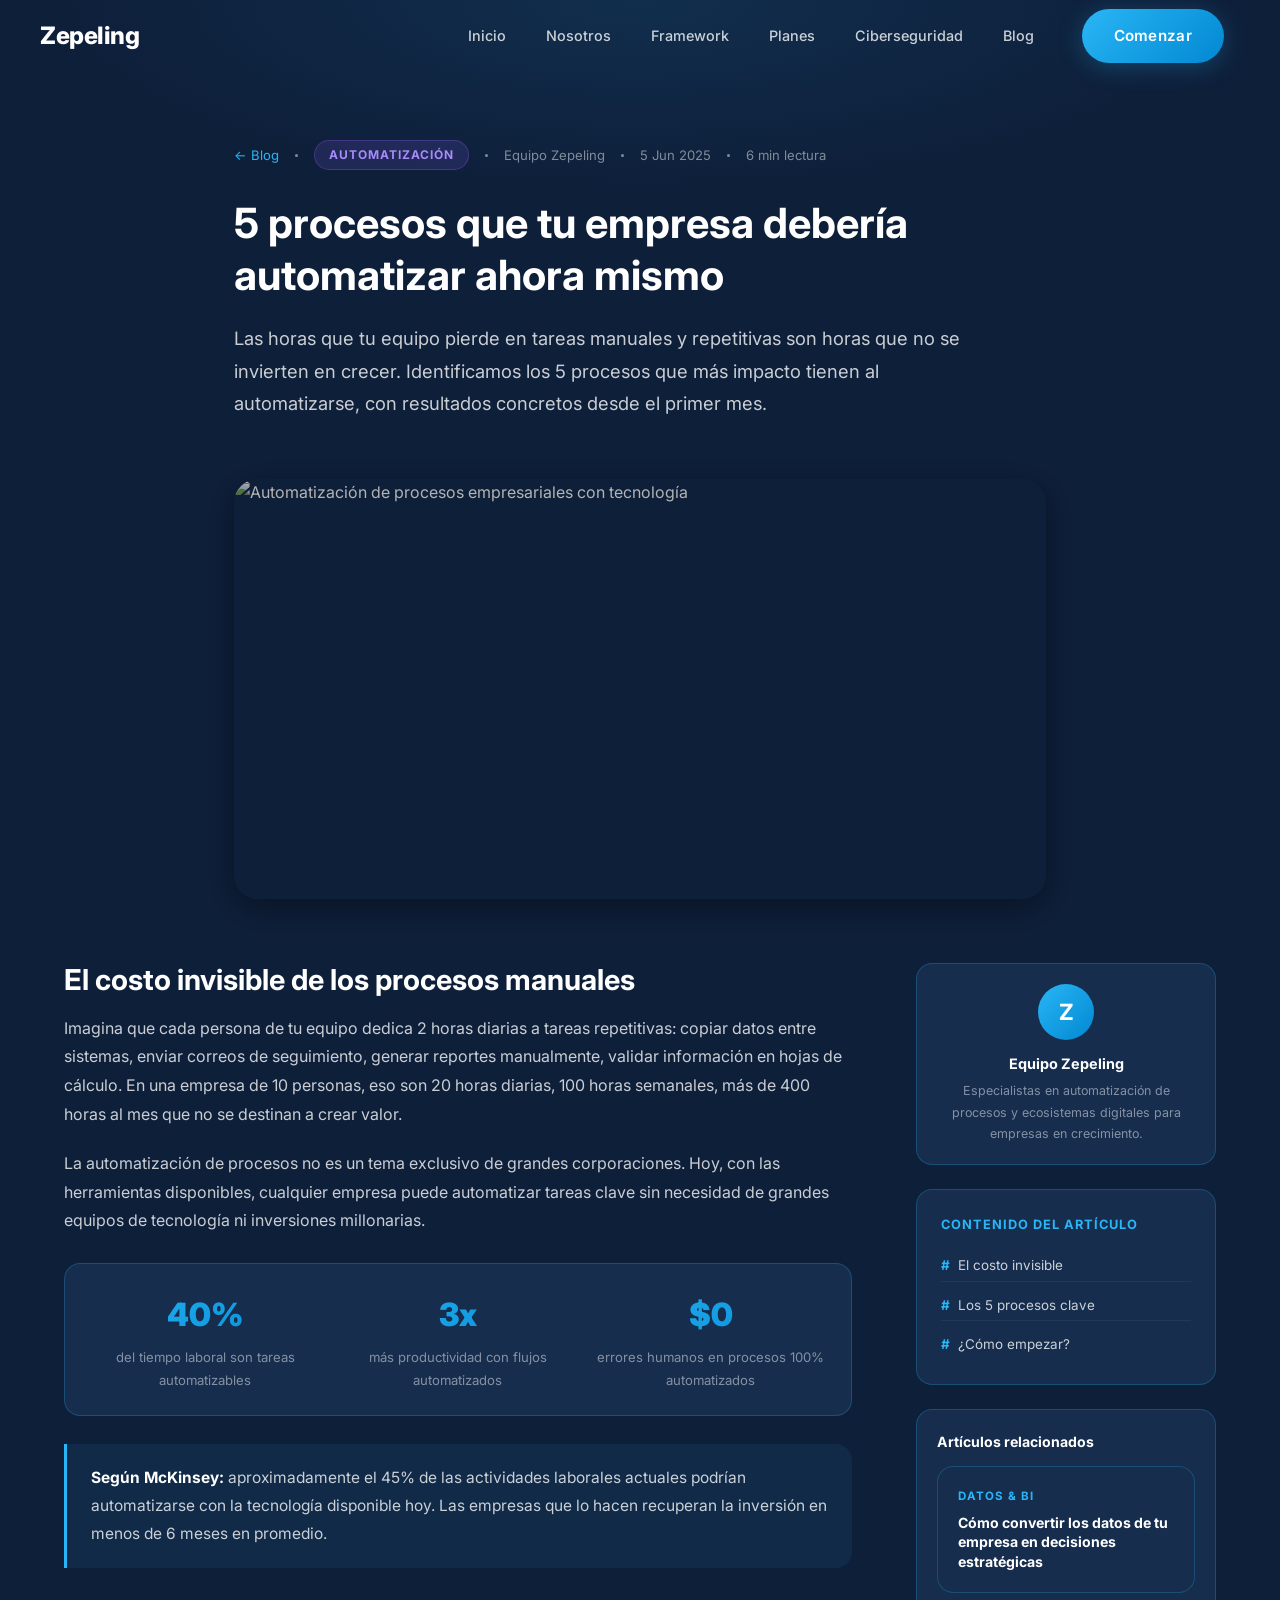
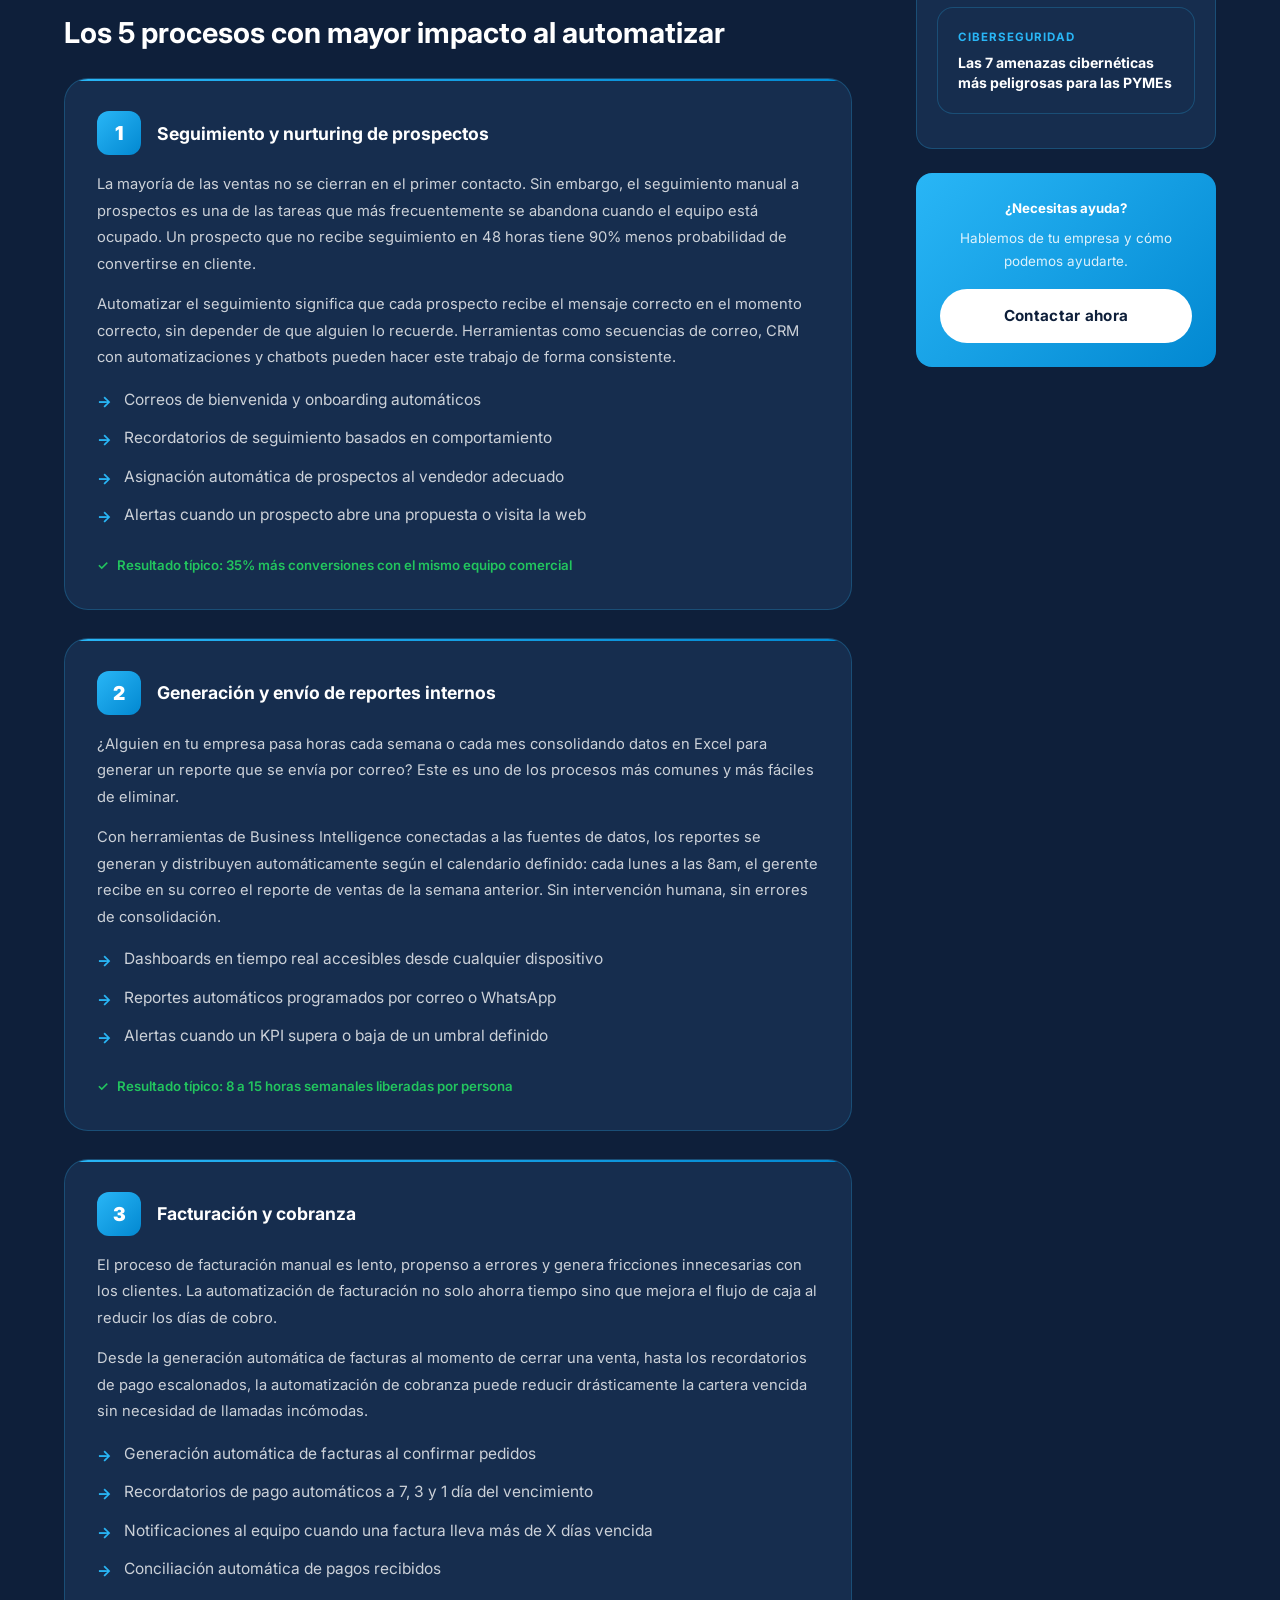
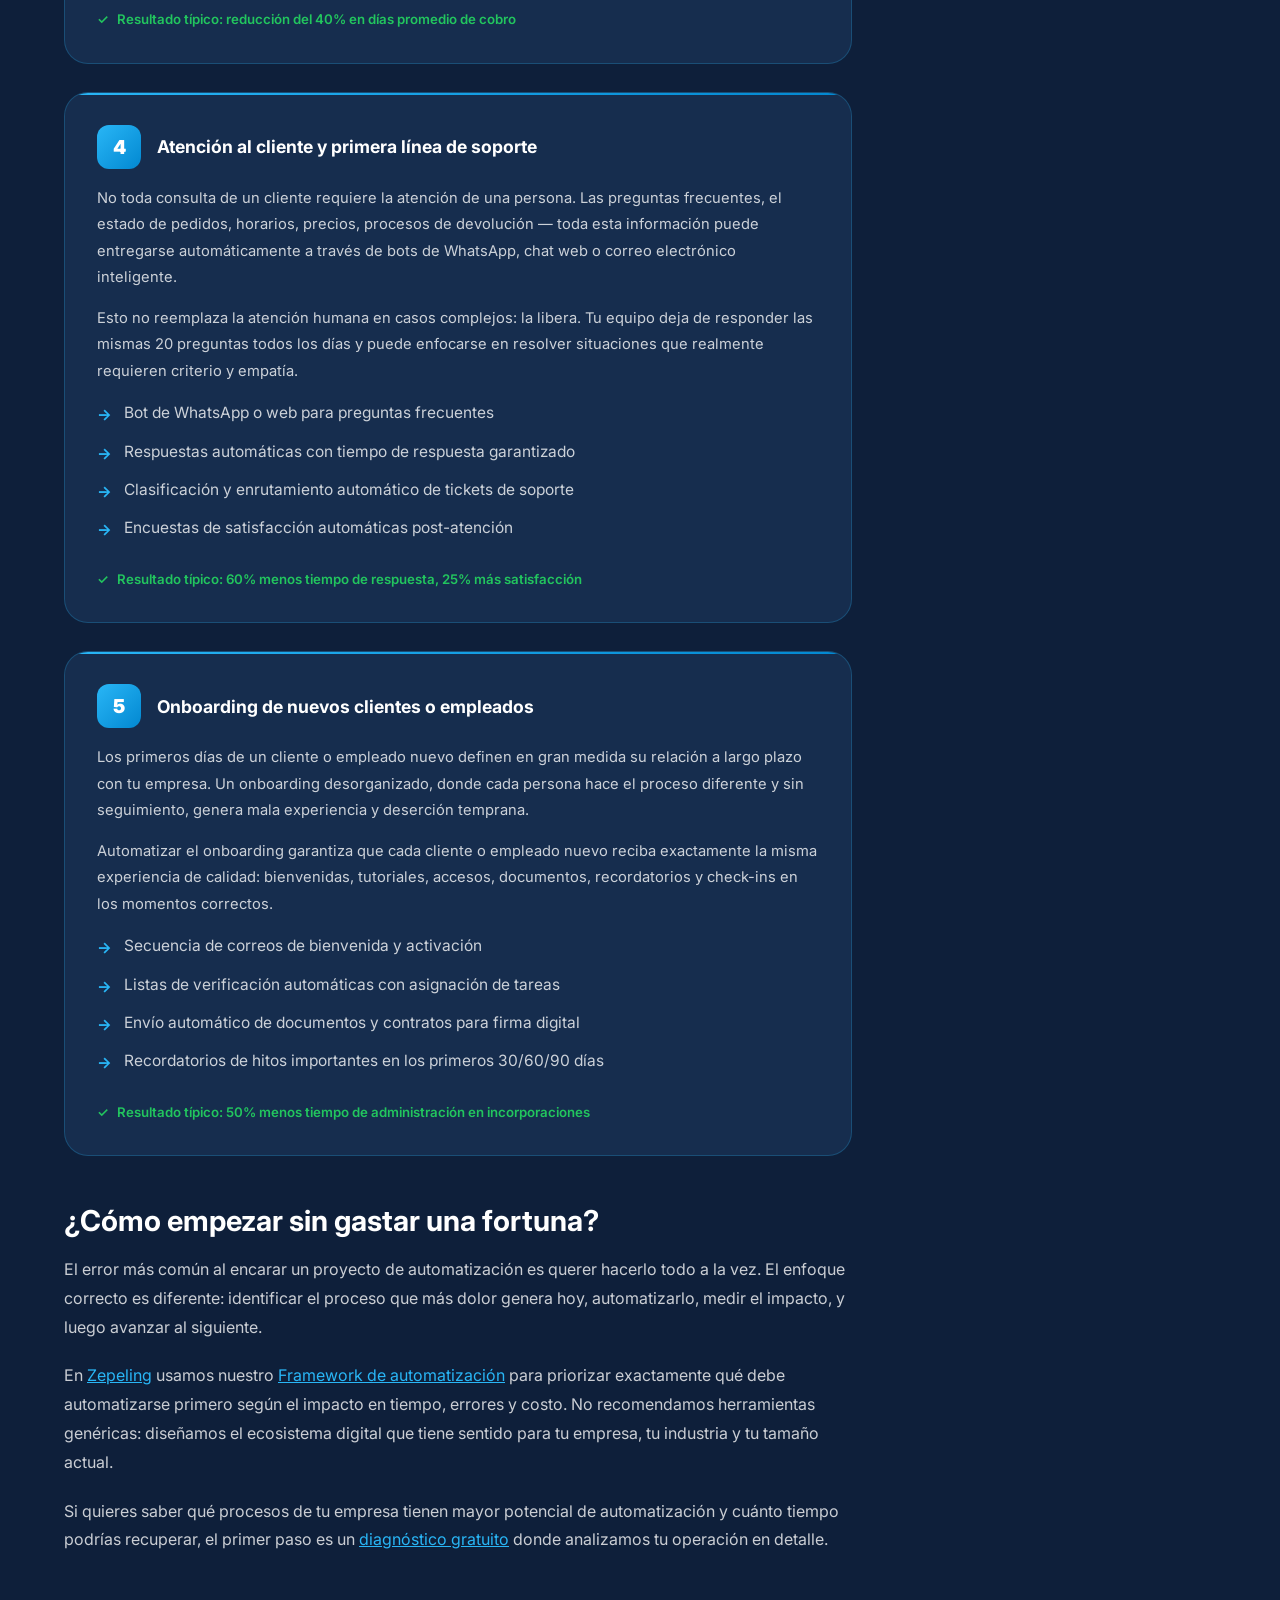
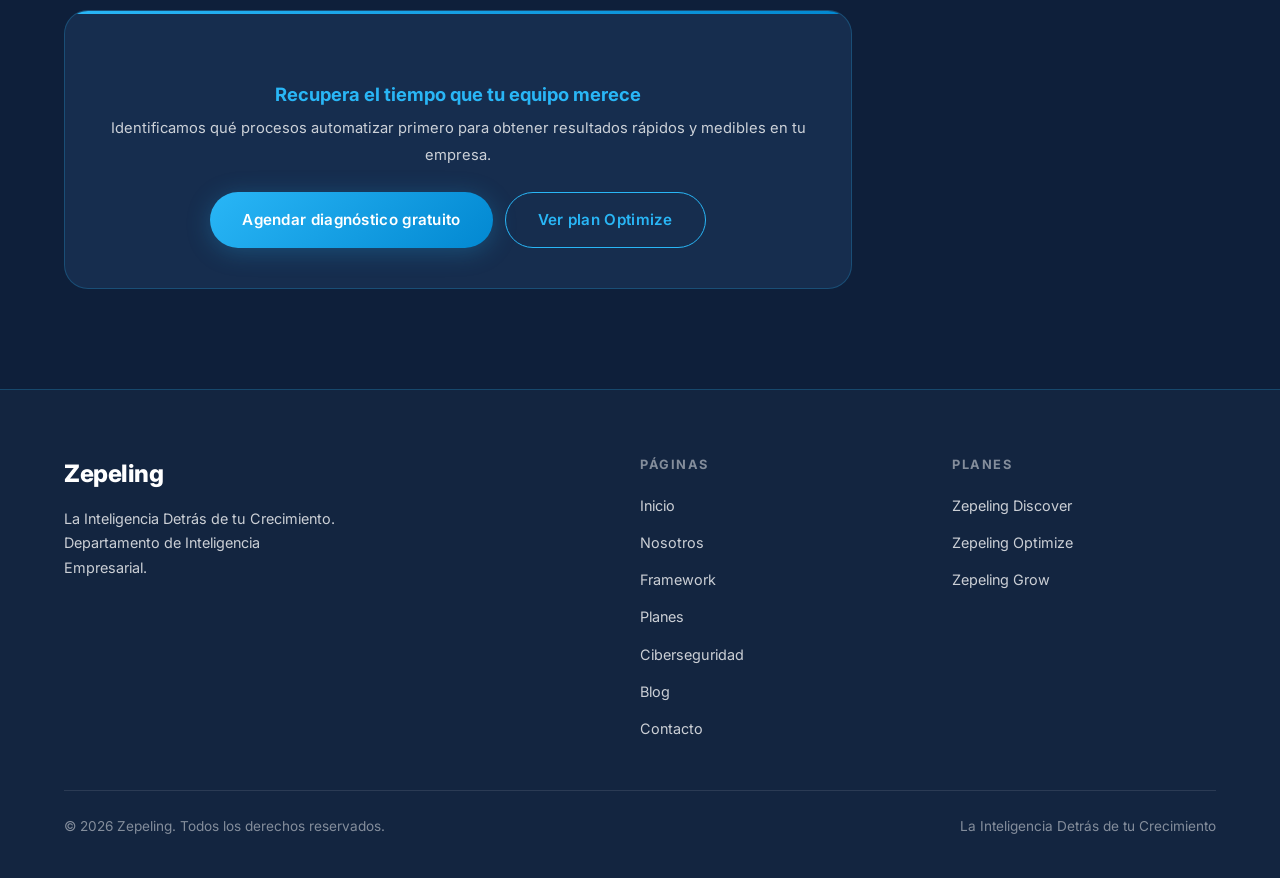
==== commit 9e8db51f: "Actualizar año a 2026 en footer de todas las páginas" ====
--- a/articulo-automatizacion-procesos.html
+++ b/articulo-automatizacion-procesos.html
@@ -346,7 +346,7 @@
       </div>
     </div>
     <div class="footer-bottom">
-      <span>© 2025 Zepeling. Todos los derechos reservados.</span>
+      <span>© 2026 Zepeling. Todos los derechos reservados.</span>
       <span>La Inteligencia Detrás de tu Crecimiento</span>
     </div>
   </div>
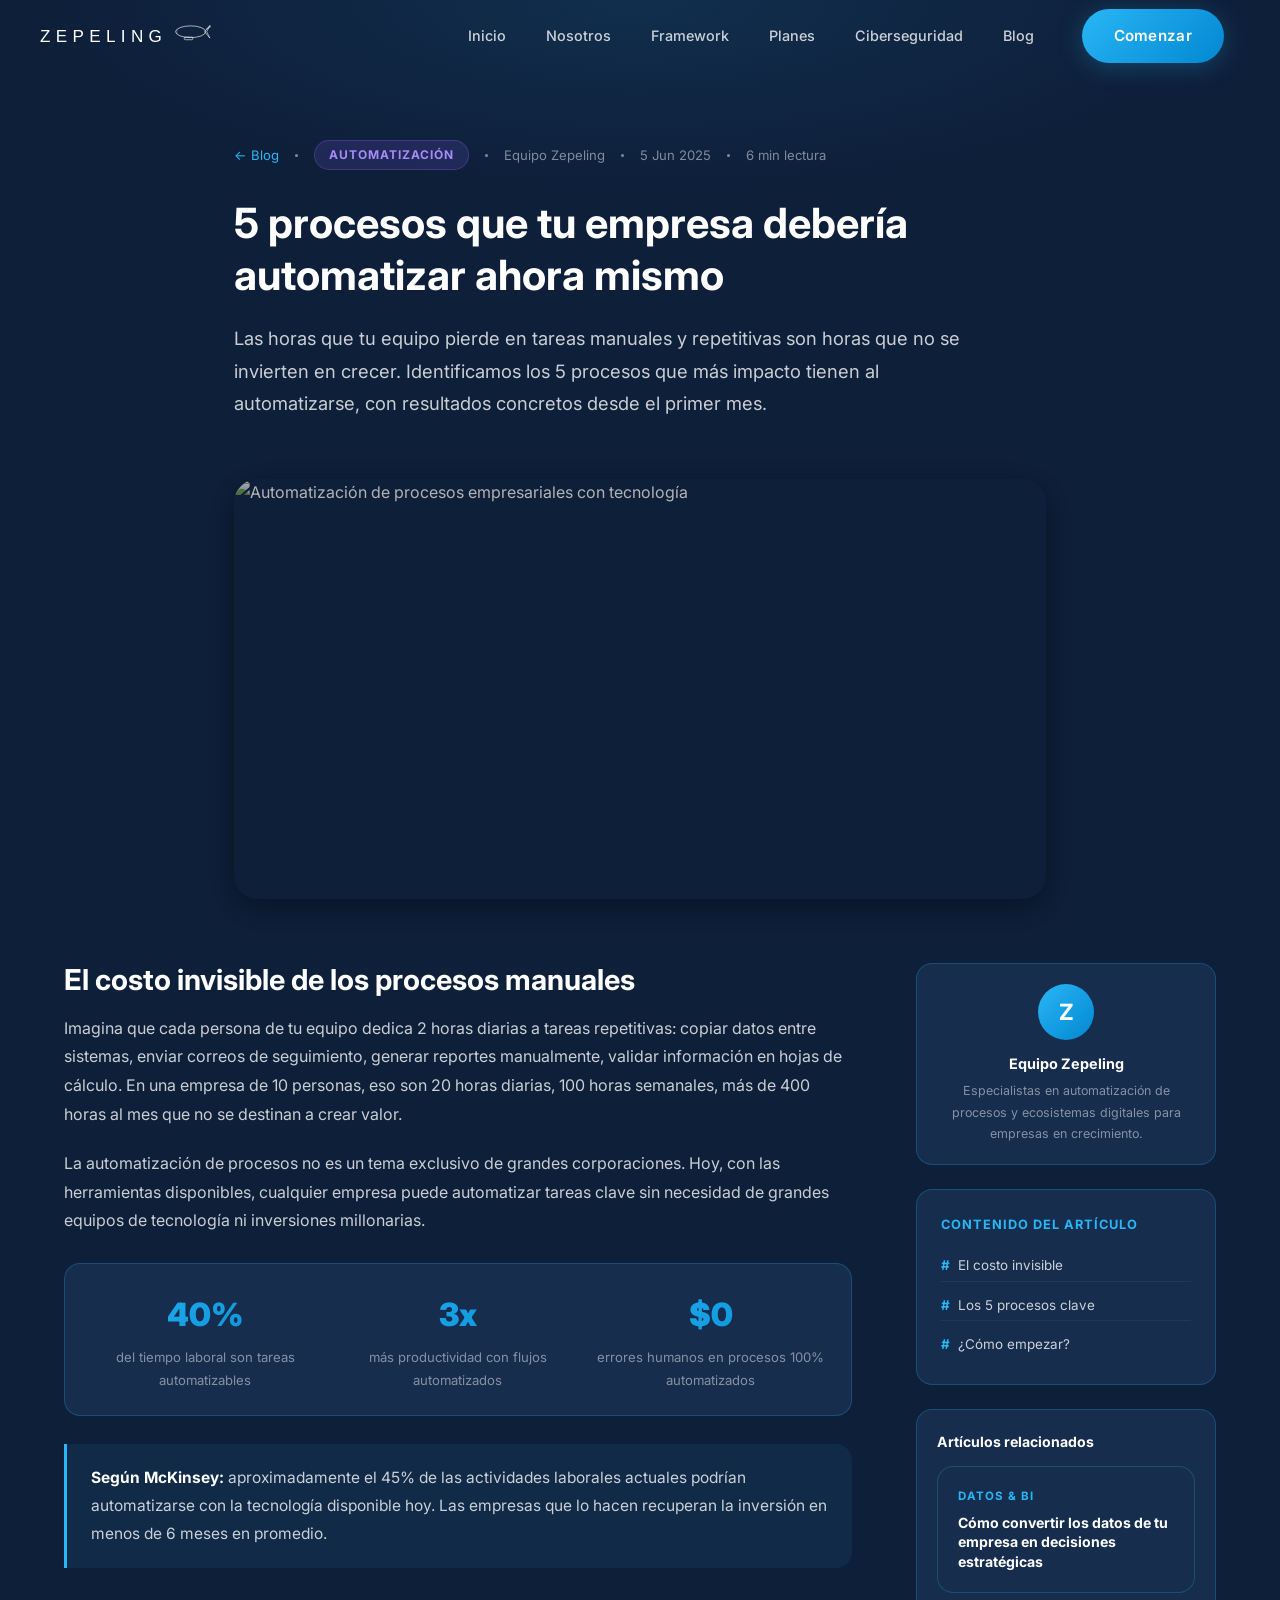
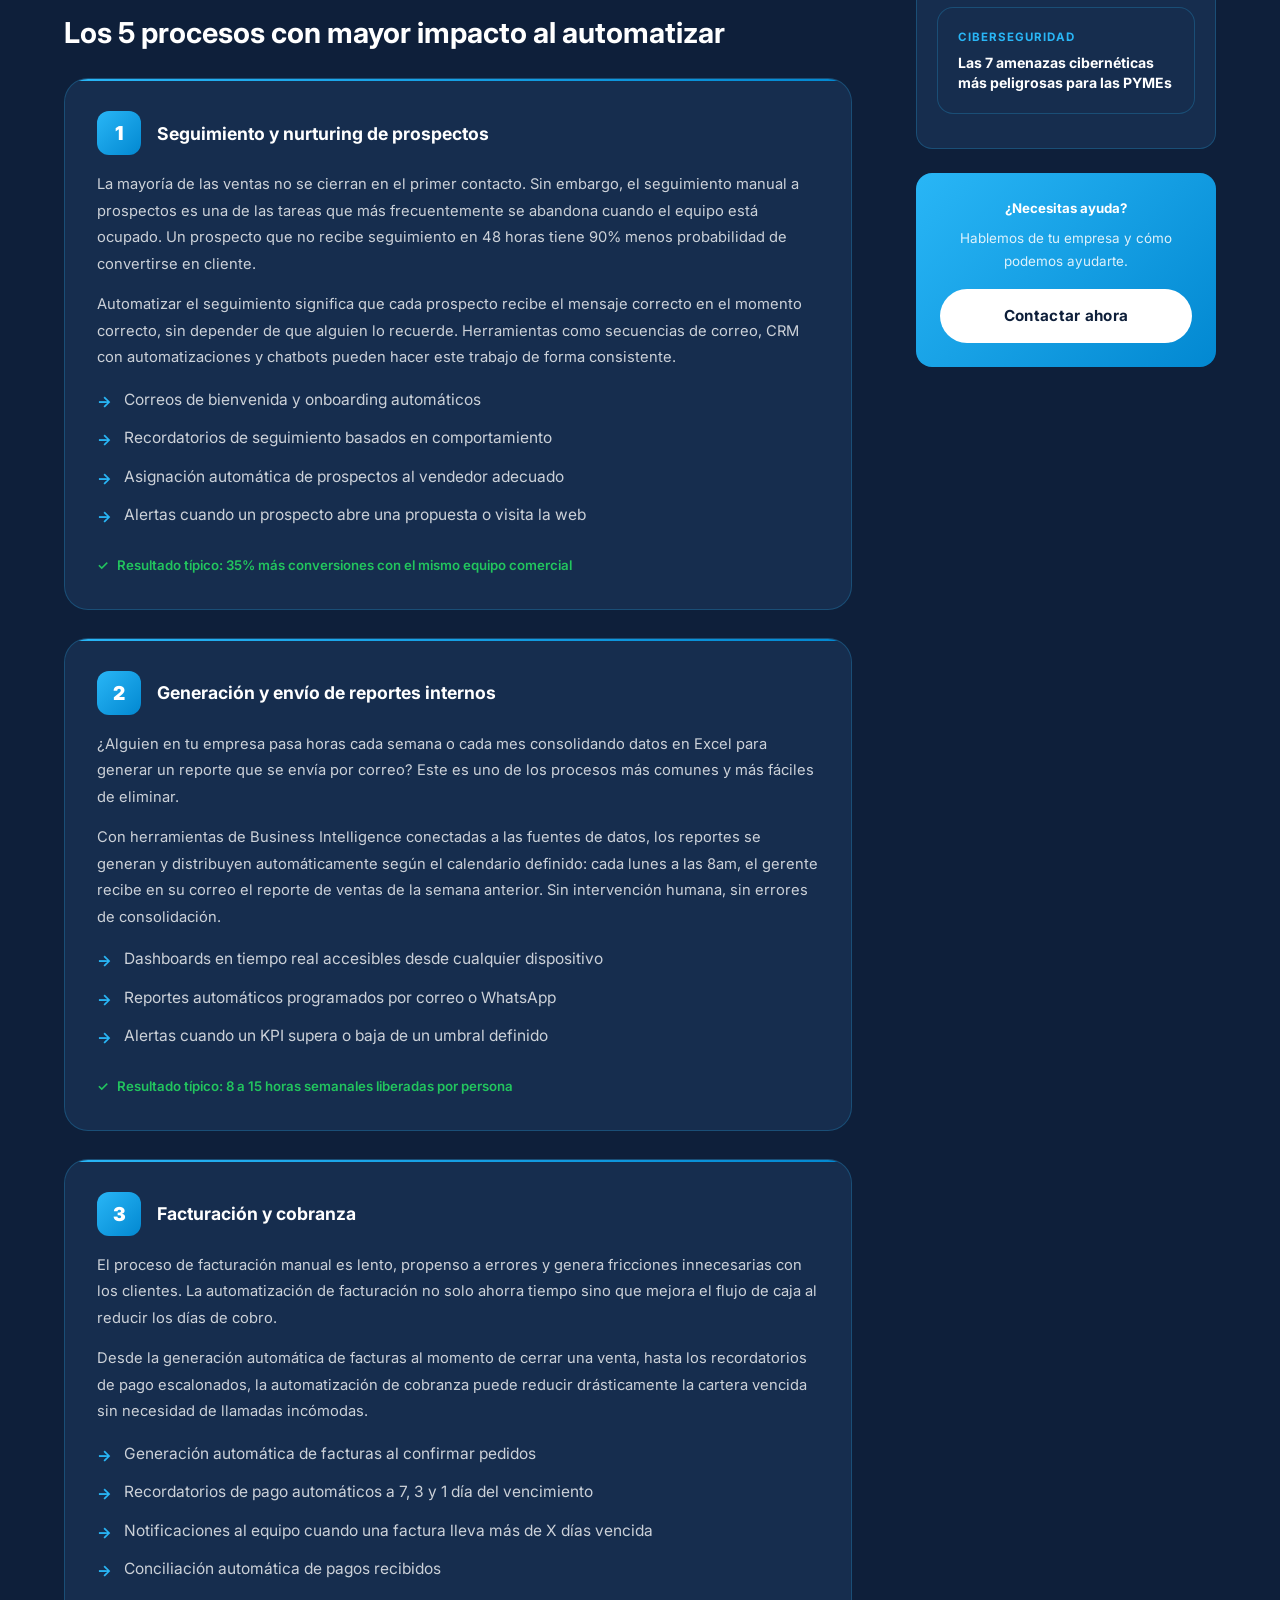
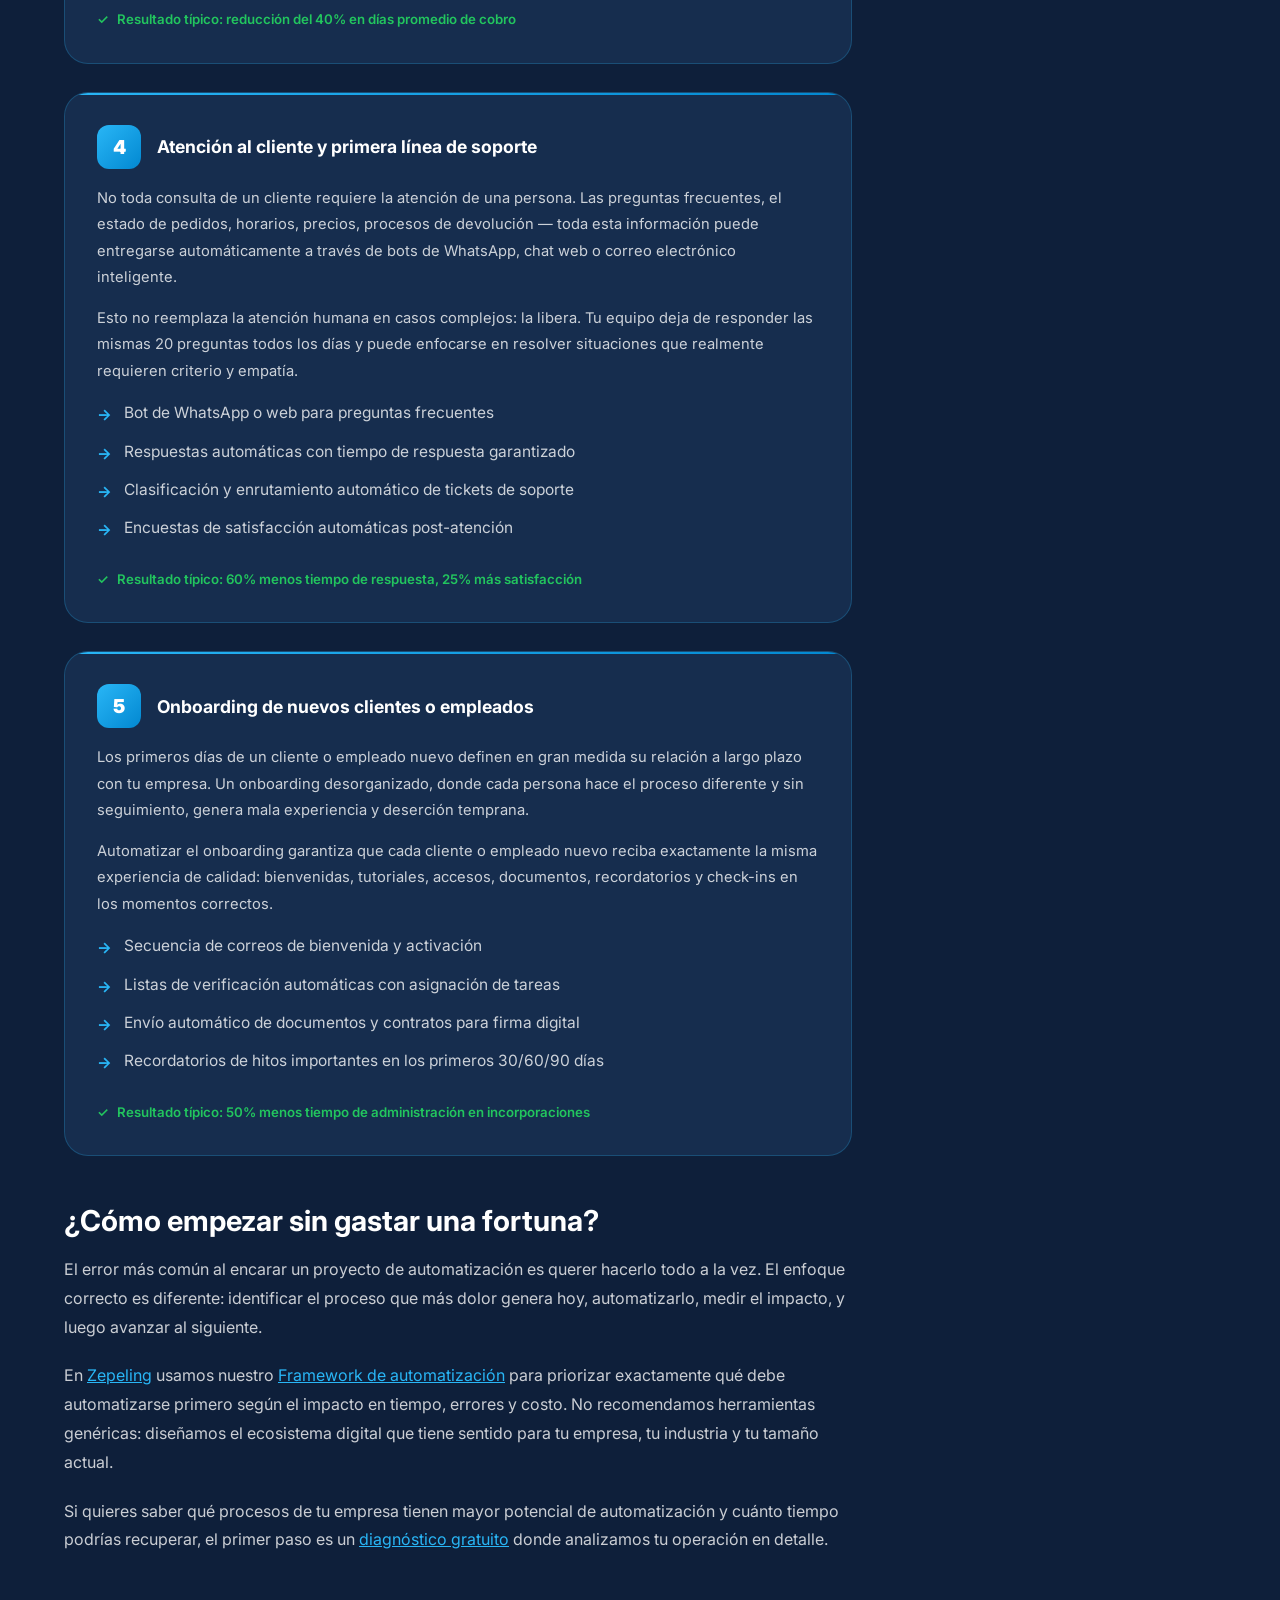
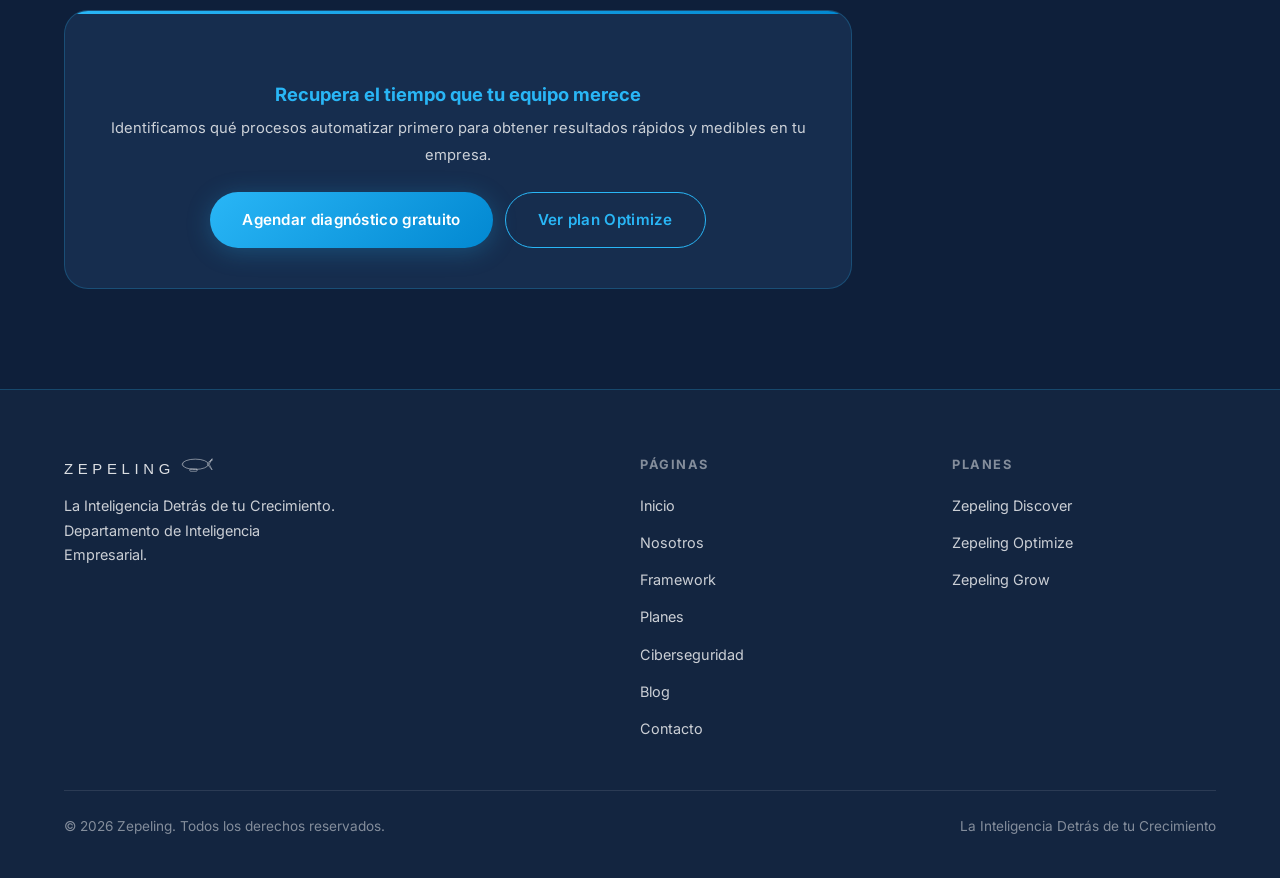
==== commit b8706107: "Agregar logo SVG y reemplazar texto en navbar y footer de todas las páginas" ====
--- a/articulo-automatizacion-procesos.html
+++ b/articulo-automatizacion-procesos.html
@@ -134,7 +134,7 @@
 
 <nav class="navbar">
   <div class="nav-inner">
-    <a href="index.html" class="nav-logo"><span class="nav-logo-text">Zepeling</span></a>
+    <a href="index.html" class="nav-logo"><img src="img/logo.svg" alt="Zepeling" class="nav-logo-img" style="height:32px;filter:invert(1);" /></a>
     <button class="hamburger" aria-label="Menú"><span></span><span></span><span></span></button>
     <ul class="nav-links">
       <li><a href="index.html">Inicio</a></li>
@@ -321,7 +321,7 @@
   <div class="container">
     <div class="footer-grid">
       <div class="footer-brand">
-        <span class="nav-logo-text">Zepeling</span>
+        <img src="img/logo.svg" alt="Zepeling" style="height:28px;filter:invert(1);opacity:0.85;margin-bottom:8px;display:block;" />
         <p>La Inteligencia Detrás de tu Crecimiento.<br>Departamento de Inteligencia Empresarial.</p>
       </div>
       <div class="footer-col">
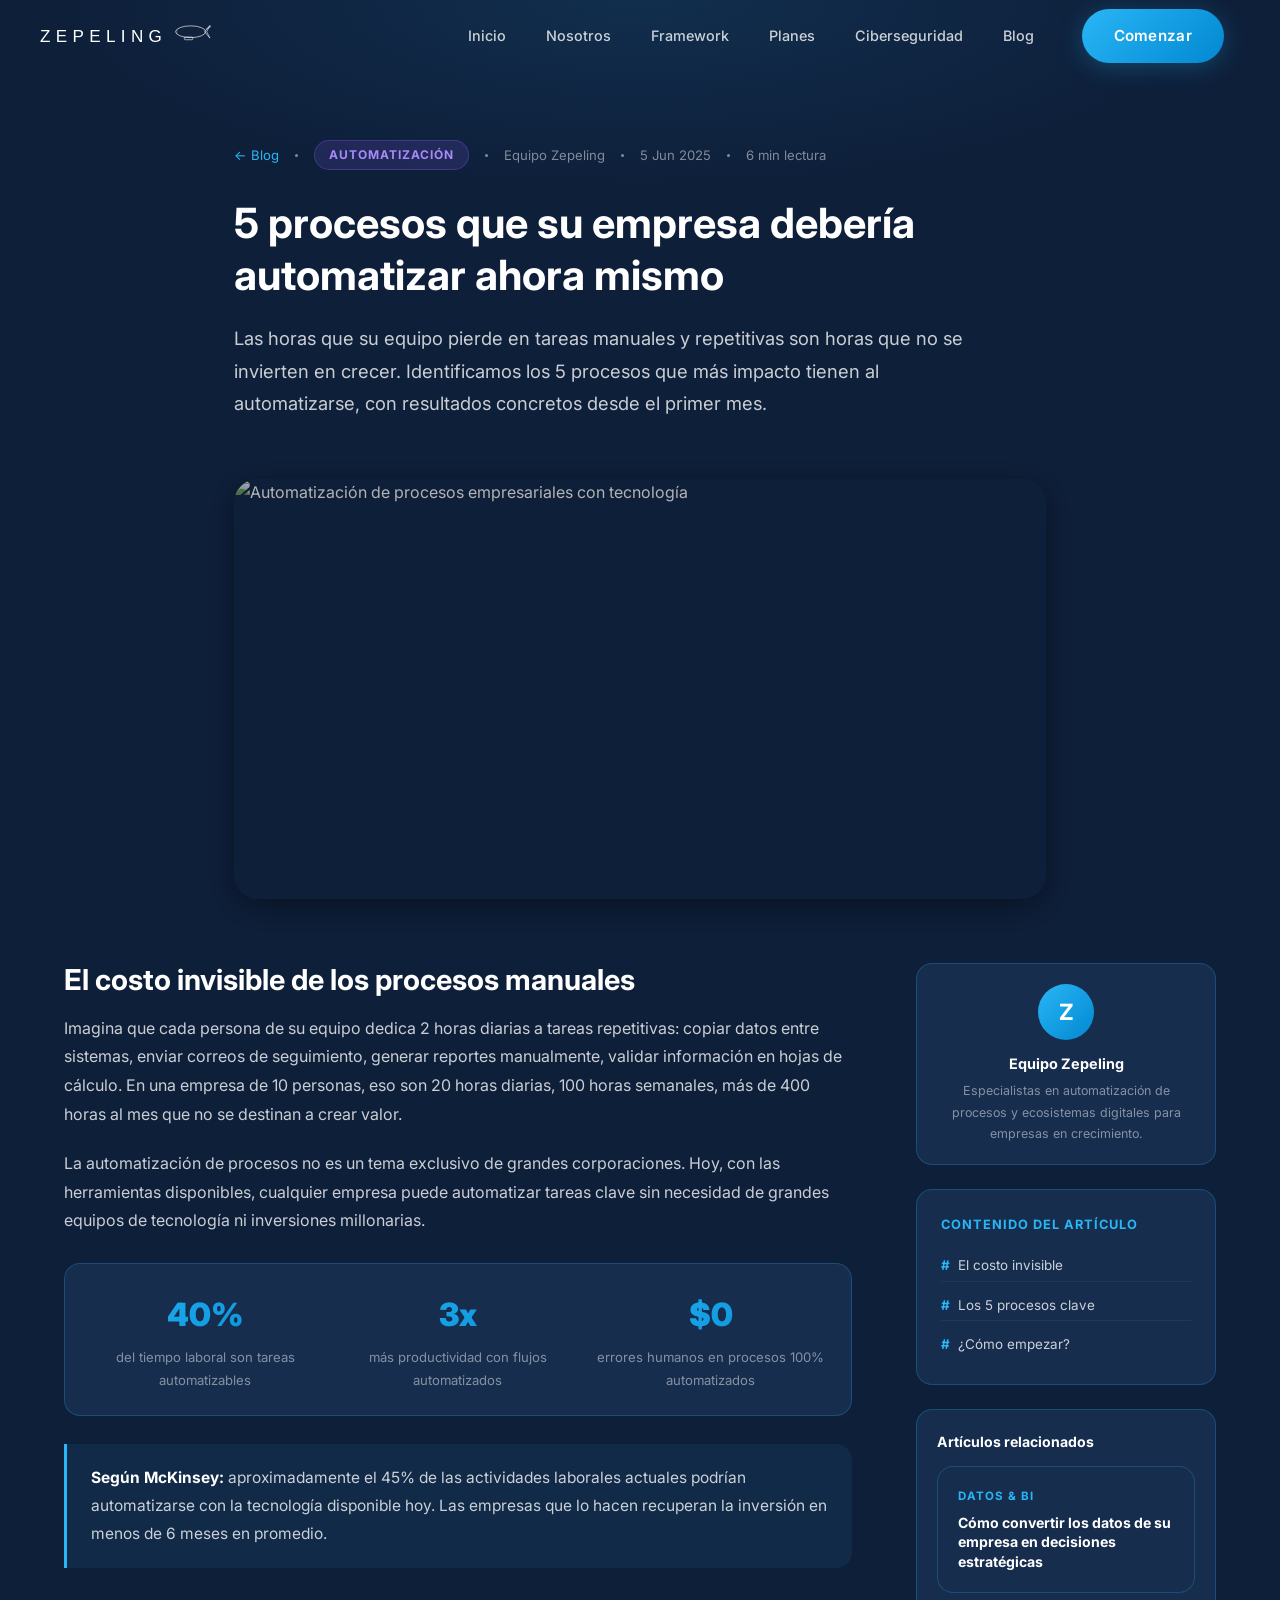
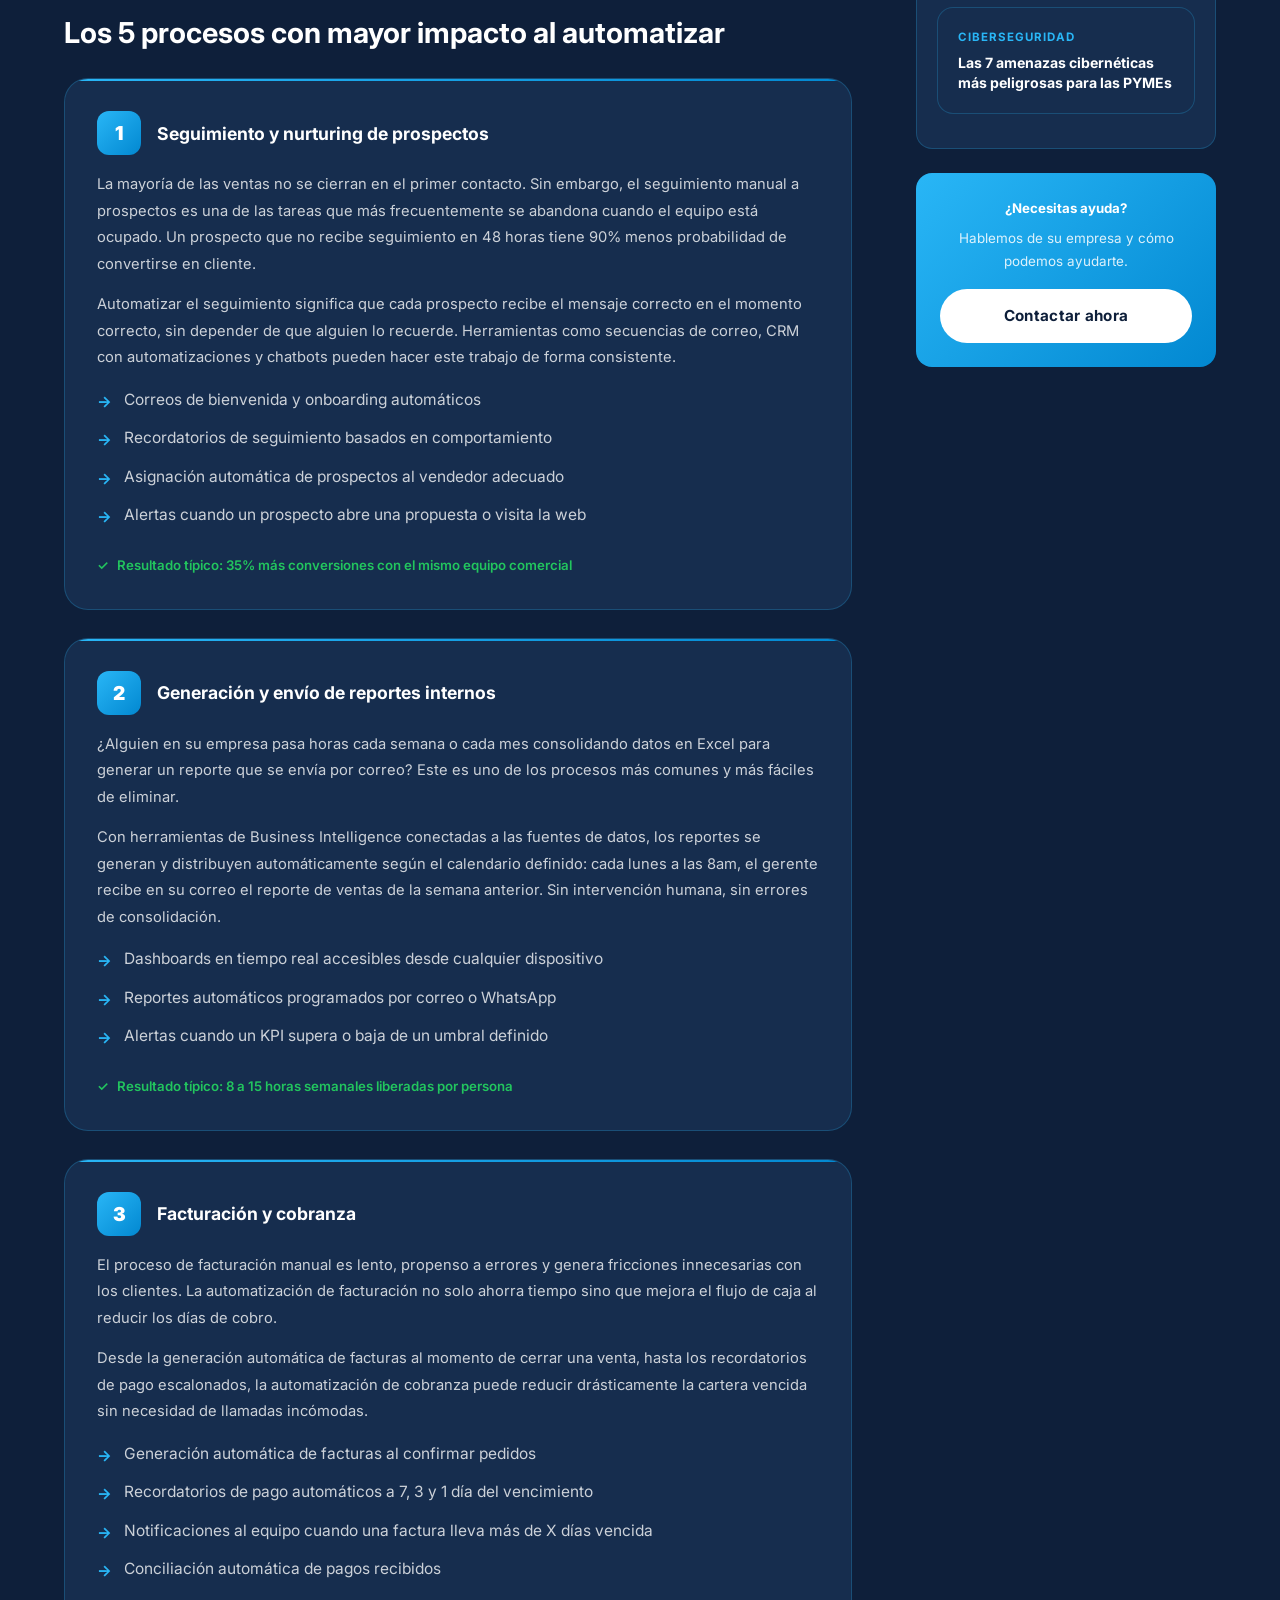
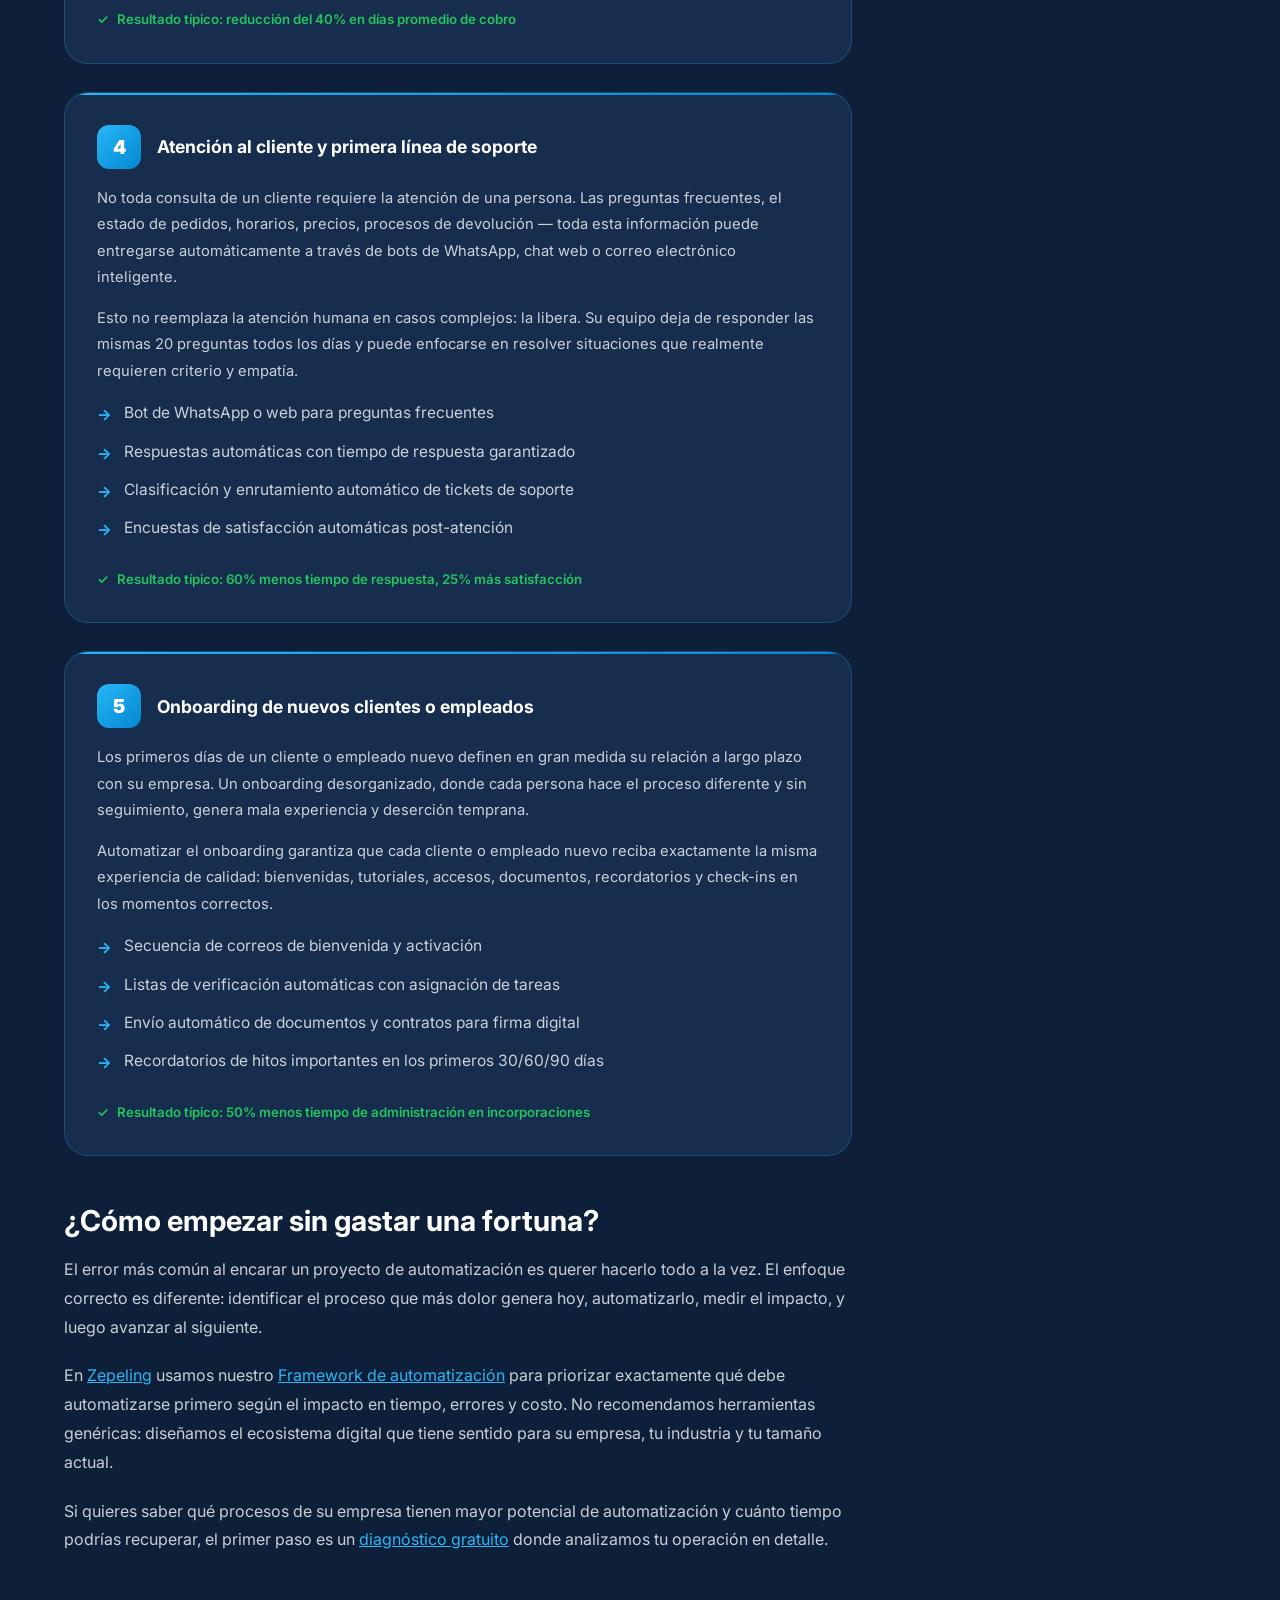
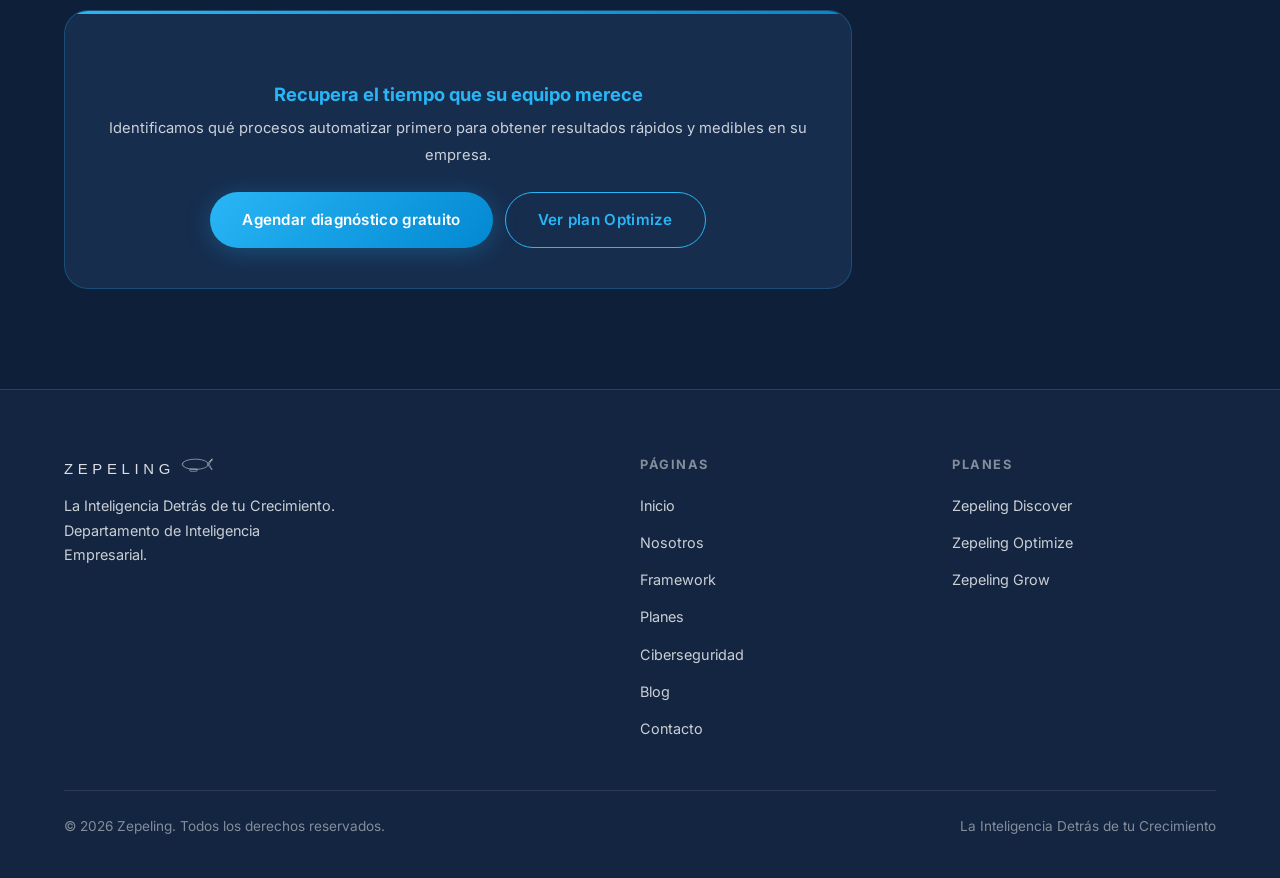
==== commit b2d69fbe: "Adaptar lenguaje a español colombiano: usted forms, lang=es-CO, sin voseos" ====
--- a/articulo-automatizacion-procesos.html
+++ b/articulo-automatizacion-procesos.html
@@ -1,13 +1,13 @@
 <!DOCTYPE html>
-<html lang="es">
+<html lang="es-CO">
 <head>
   <meta charset="UTF-8" />
   <meta name="viewport" content="width=device-width, initial-scale=1.0" />
-  <title>5 procesos que tu empresa debería automatizar ahora mismo — Zepeling</title>
-  <meta name="description" content="Descubre qué tareas repetitivas están frenando el crecimiento de tu empresa y cómo automatizarlas sin grandes inversiones. Casos reales y resultados medibles." />
+  <title>5 procesos que su empresa debería automatizar ahora mismo — Zepeling</title>
+  <meta name="description" content="Descubre qué tareas repetitivas están frenando el crecimiento de su empresa y cómo automatizarlas sin grandes inversiones. Casos reales y resultados medibles." />
   <meta name="keywords" content="automatización de procesos, automatización empresarial, RPA, flujos de trabajo, eficiencia operacional, automatizar tareas, productividad empresarial" />
-  <meta property="og:title" content="5 procesos que tu empresa debería automatizar ahora mismo" />
-  <meta property="og:description" content="Descubre qué tareas repetitivas están frenando el crecimiento de tu empresa y cómo automatizarlas sin grandes inversiones." />
+  <meta property="og:title" content="5 procesos que su empresa debería automatizar ahora mismo" />
+  <meta property="og:description" content="Descubre qué tareas repetitivas están frenando el crecimiento de su empresa y cómo automatizarlas sin grandes inversiones." />
   <meta property="og:type" content="article" />
   <link rel="canonical" href="https://zepeling.com/articulo-automatizacion-procesos.html" />
   <link rel="stylesheet" href="css/styles.css" />
@@ -161,8 +161,8 @@
       <span class="article-meta-divider"></span>
       <span>6 min lectura</span>
     </div>
-    <h1>5 procesos que tu empresa debería automatizar ahora mismo</h1>
-    <p class="lead">Las horas que tu equipo pierde en tareas manuales y repetitivas son horas que no se invierten en crecer. Identificamos los 5 procesos que más impacto tienen al automatizarse, con resultados concretos desde el primer mes.</p>
+    <h1>5 procesos que su empresa debería automatizar ahora mismo</h1>
+    <p class="lead">Las horas que su equipo pierde en tareas manuales y repetitivas son horas que no se invierten en crecer. Identificamos los 5 procesos que más impacto tienen al automatizarse, con resultados concretos desde el primer mes.</p>
   </div>
 </section>
 
@@ -174,7 +174,7 @@
   <article class="article-body">
 
     <h2 id="costo">El costo invisible de los procesos manuales</h2>
-    <p>Imagina que cada persona de tu equipo dedica 2 horas diarias a tareas repetitivas: copiar datos entre sistemas, enviar correos de seguimiento, generar reportes manualmente, validar información en hojas de cálculo. En una empresa de 10 personas, eso son 20 horas diarias, 100 horas semanales, más de 400 horas al mes que no se destinan a crear valor.</p>
+    <p>Imagina que cada persona de su equipo dedica 2 horas diarias a tareas repetitivas: copiar datos entre sistemas, enviar correos de seguimiento, generar reportes manualmente, validar información en hojas de cálculo. En una empresa de 10 personas, eso son 20 horas diarias, 100 horas semanales, más de 400 horas al mes que no se destinan a crear valor.</p>
     <p>La automatización de procesos no es un tema exclusivo de grandes corporaciones. Hoy, con las herramientas disponibles, cualquier empresa puede automatizar tareas clave sin necesidad de grandes equipos de tecnología ni inversiones millonarias.</p>
 
     <div class="data-card">
@@ -210,7 +210,7 @@
         <div class="process-num-badge">2</div>
         <h3>Generación y envío de reportes internos</h3>
       </div>
-      <p>¿Alguien en tu empresa pasa horas cada semana o cada mes consolidando datos en Excel para generar un reporte que se envía por correo? Este es uno de los procesos más comunes y más fáciles de eliminar.</p>
+      <p>¿Alguien en su empresa pasa horas cada semana o cada mes consolidando datos en Excel para generar un reporte que se envía por correo? Este es uno de los procesos más comunes y más fáciles de eliminar.</p>
       <p>Con herramientas de Business Intelligence conectadas a las fuentes de datos, los reportes se generan y distribuyen automáticamente según el calendario definido: cada lunes a las 8am, el gerente recibe en su correo el reporte de ventas de la semana anterior. Sin intervención humana, sin errores de consolidación.</p>
       <ul>
         <li>Dashboards en tiempo real accesibles desde cualquier dispositivo</li>
@@ -242,7 +242,7 @@
         <h3>Atención al cliente y primera línea de soporte</h3>
       </div>
       <p>No toda consulta de un cliente requiere la atención de una persona. Las preguntas frecuentes, el estado de pedidos, horarios, precios, procesos de devolución — toda esta información puede entregarse automáticamente a través de bots de WhatsApp, chat web o correo electrónico inteligente.</p>
-      <p>Esto no reemplaza la atención humana en casos complejos: la libera. Tu equipo deja de responder las mismas 20 preguntas todos los días y puede enfocarse en resolver situaciones que realmente requieren criterio y empatía.</p>
+      <p>Esto no reemplaza la atención humana en casos complejos: la libera. Su equipo deja de responder las mismas 20 preguntas todos los días y puede enfocarse en resolver situaciones que realmente requieren criterio y empatía.</p>
       <ul>
         <li>Bot de WhatsApp o web para preguntas frecuentes</li>
         <li>Respuestas automáticas con tiempo de respuesta garantizado</li>
@@ -257,7 +257,7 @@
         <div class="process-num-badge">5</div>
         <h3>Onboarding de nuevos clientes o empleados</h3>
       </div>
-      <p>Los primeros días de un cliente o empleado nuevo definen en gran medida su relación a largo plazo con tu empresa. Un onboarding desorganizado, donde cada persona hace el proceso diferente y sin seguimiento, genera mala experiencia y deserción temprana.</p>
+      <p>Los primeros días de un cliente o empleado nuevo definen en gran medida su relación a largo plazo con su empresa. Un onboarding desorganizado, donde cada persona hace el proceso diferente y sin seguimiento, genera mala experiencia y deserción temprana.</p>
       <p>Automatizar el onboarding garantiza que cada cliente o empleado nuevo reciba exactamente la misma experiencia de calidad: bienvenidas, tutoriales, accesos, documentos, recordatorios y check-ins en los momentos correctos.</p>
       <ul>
         <li>Secuencia de correos de bienvenida y activación</li>
@@ -270,12 +270,12 @@
 
     <h2 id="como-empezar">¿Cómo empezar sin gastar una fortuna?</h2>
     <p>El error más común al encarar un proyecto de automatización es querer hacerlo todo a la vez. El enfoque correcto es diferente: identificar el proceso que más dolor genera hoy, automatizarlo, medir el impacto, y luego avanzar al siguiente.</p>
-    <p>En <a href="index.html" style="color:var(--blue);">Zepeling</a> usamos nuestro <a href="framework.html" style="color:var(--blue);">Framework de automatización</a> para priorizar exactamente qué debe automatizarse primero según el impacto en tiempo, errores y costo. No recomendamos herramientas genéricas: diseñamos el ecosistema digital que tiene sentido para tu empresa, tu industria y tu tamaño actual.</p>
-    <p>Si quieres saber qué procesos de tu empresa tienen mayor potencial de automatización y cuánto tiempo podrías recuperar, el primer paso es un <a href="contacto.html" style="color:var(--blue);">diagnóstico gratuito</a> donde analizamos tu operación en detalle.</p>
+    <p>En <a href="index.html" style="color:var(--blue);">Zepeling</a> usamos nuestro <a href="framework.html" style="color:var(--blue);">Framework de automatización</a> para priorizar exactamente qué debe automatizarse primero según el impacto en tiempo, errores y costo. No recomendamos herramientas genéricas: diseñamos el ecosistema digital que tiene sentido para su empresa, tu industria y tu tamaño actual.</p>
+    <p>Si quieres saber qué procesos de su empresa tienen mayor potencial de automatización y cuánto tiempo podrías recuperar, el primer paso es un <a href="contacto.html" style="color:var(--blue);">diagnóstico gratuito</a> donde analizamos tu operación en detalle.</p>
 
     <div class="article-cta">
-      <h3>Recupera el tiempo que tu equipo merece</h3>
-      <p>Identificamos qué procesos automatizar primero para obtener resultados rápidos y medibles en tu empresa.</p>
+      <h3>Recupera el tiempo que su equipo merece</h3>
+      <p>Identificamos qué procesos automatizar primero para obtener resultados rápidos y medibles en su empresa.</p>
       <div style="display:flex;gap:12px;justify-content:center;flex-wrap:wrap;">
         <a href="contacto.html" class="btn btn-primary">Agendar diagnóstico gratuito</a>
         <a href="optimize.html" class="btn btn-outline">Ver plan Optimize</a>
@@ -302,7 +302,7 @@
       <h5 style="font-size:0.88rem;margin-bottom:12px;">Artículos relacionados</h5>
       <a href="articulo-datos-decisiones-estrategicas.html" class="related-card">
         <span class="tag-sm">Datos &amp; BI</span>
-        <h6>Cómo convertir los datos de tu empresa en decisiones estratégicas</h6>
+        <h6>Cómo convertir los datos de su empresa en decisiones estratégicas</h6>
       </a>
       <a href="articulo-ciberseguridad-pymes.html" class="related-card">
         <span class="tag-sm">Ciberseguridad</span>
@@ -311,7 +311,7 @@
     </div>
     <div style="background:var(--gradient);border-radius:var(--radius);padding:24px;text-align:center;">
       <h5 style="color:var(--white);margin-bottom:8px;">¿Necesitas ayuda?</h5>
-      <p style="font-size:0.84rem;color:rgba(255,255,255,0.85);margin-bottom:16px;">Hablemos de tu empresa y cómo podemos ayudarte.</p>
+      <p style="font-size:0.84rem;color:rgba(255,255,255,0.85);margin-bottom:16px;">Hablemos de su empresa y cómo podemos ayudarte.</p>
       <a href="contacto.html" class="btn" style="background:var(--white);color:var(--navy);font-weight:700;width:100%;justify-content:center;">Contactar ahora</a>
     </div>
   </aside>
